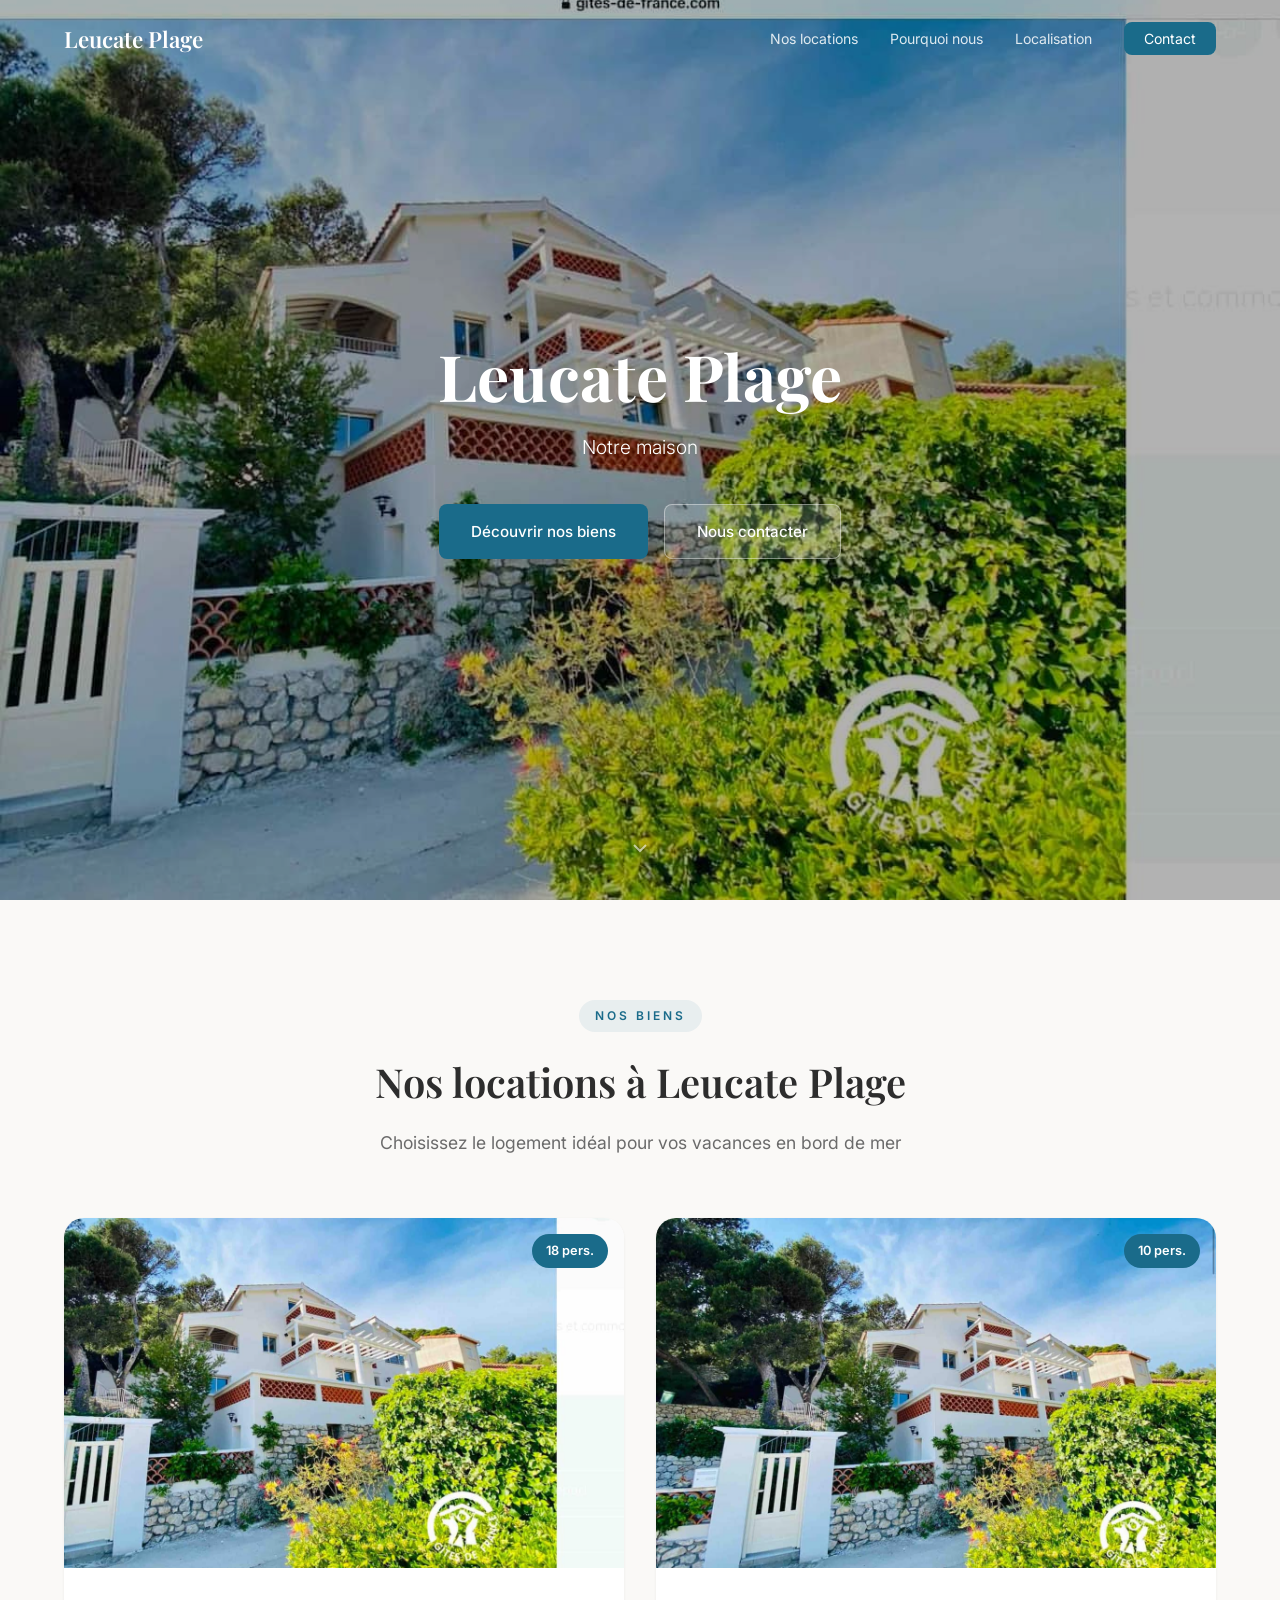
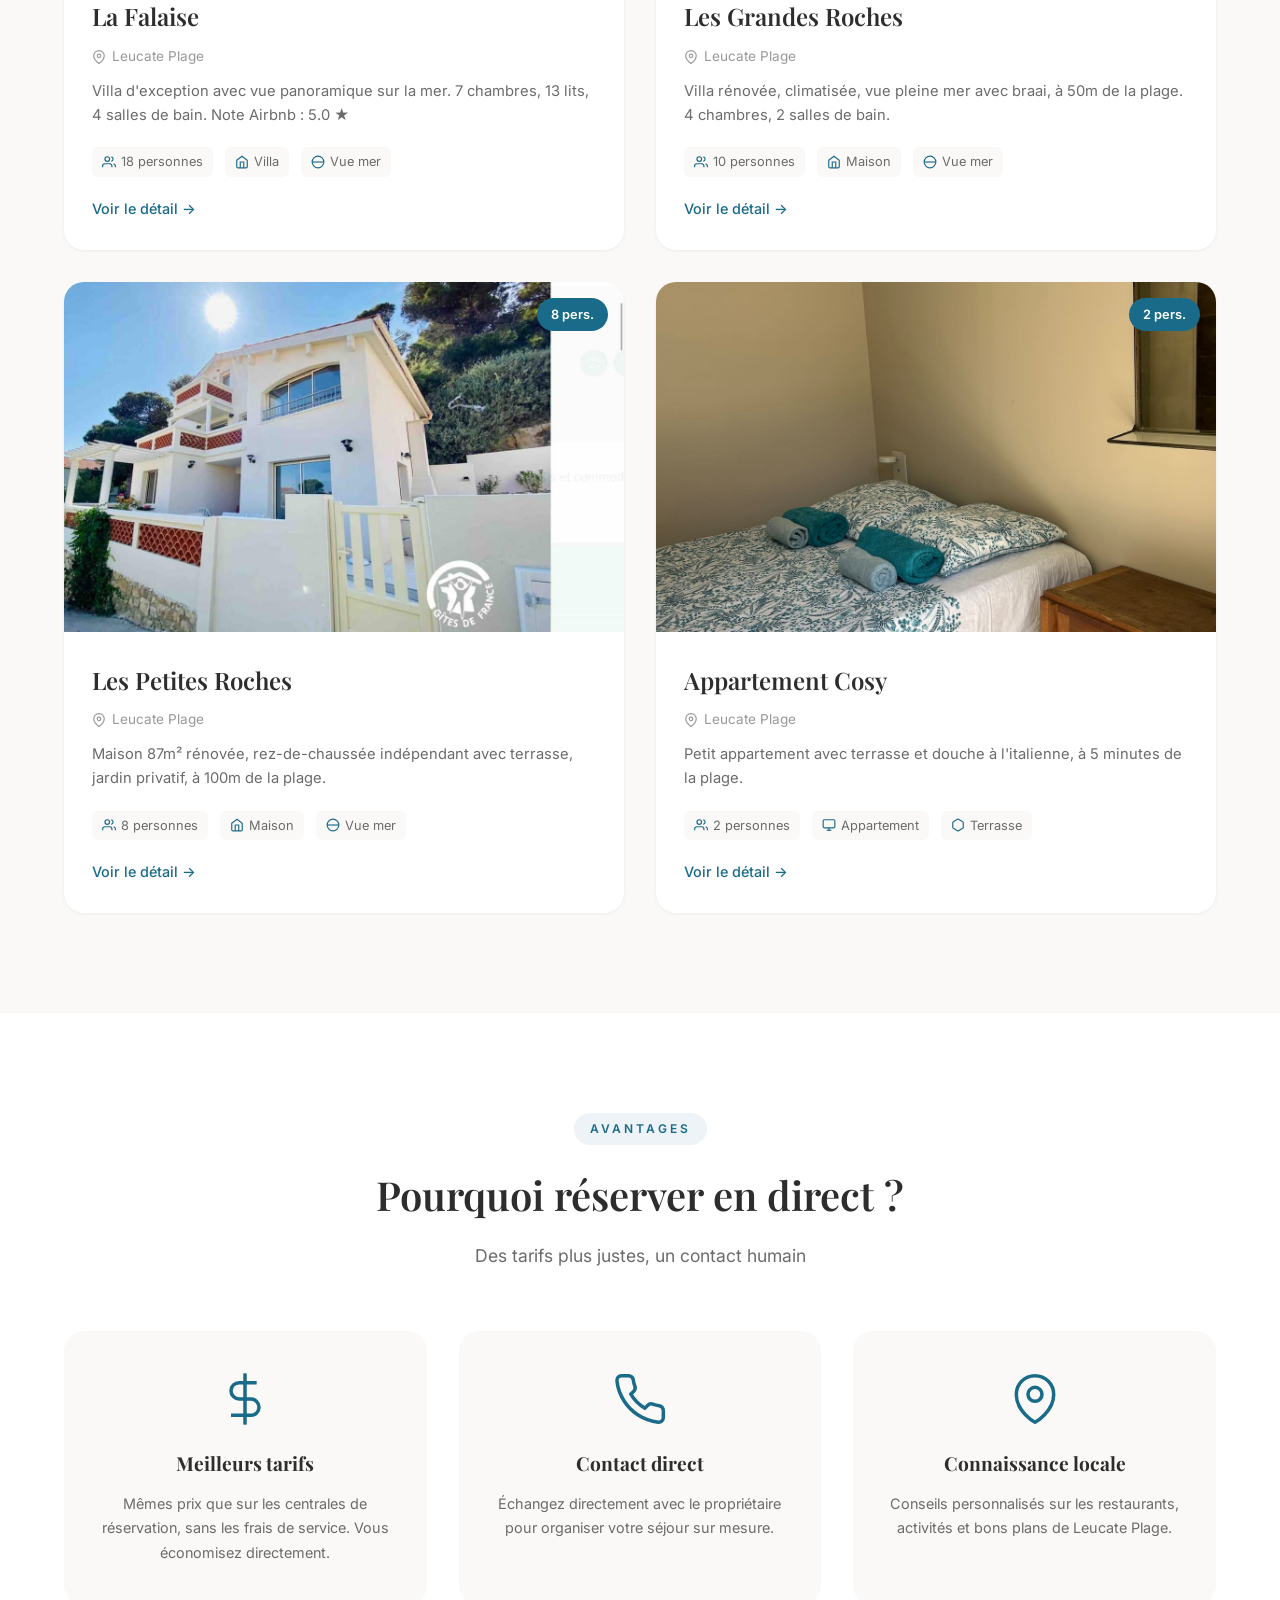
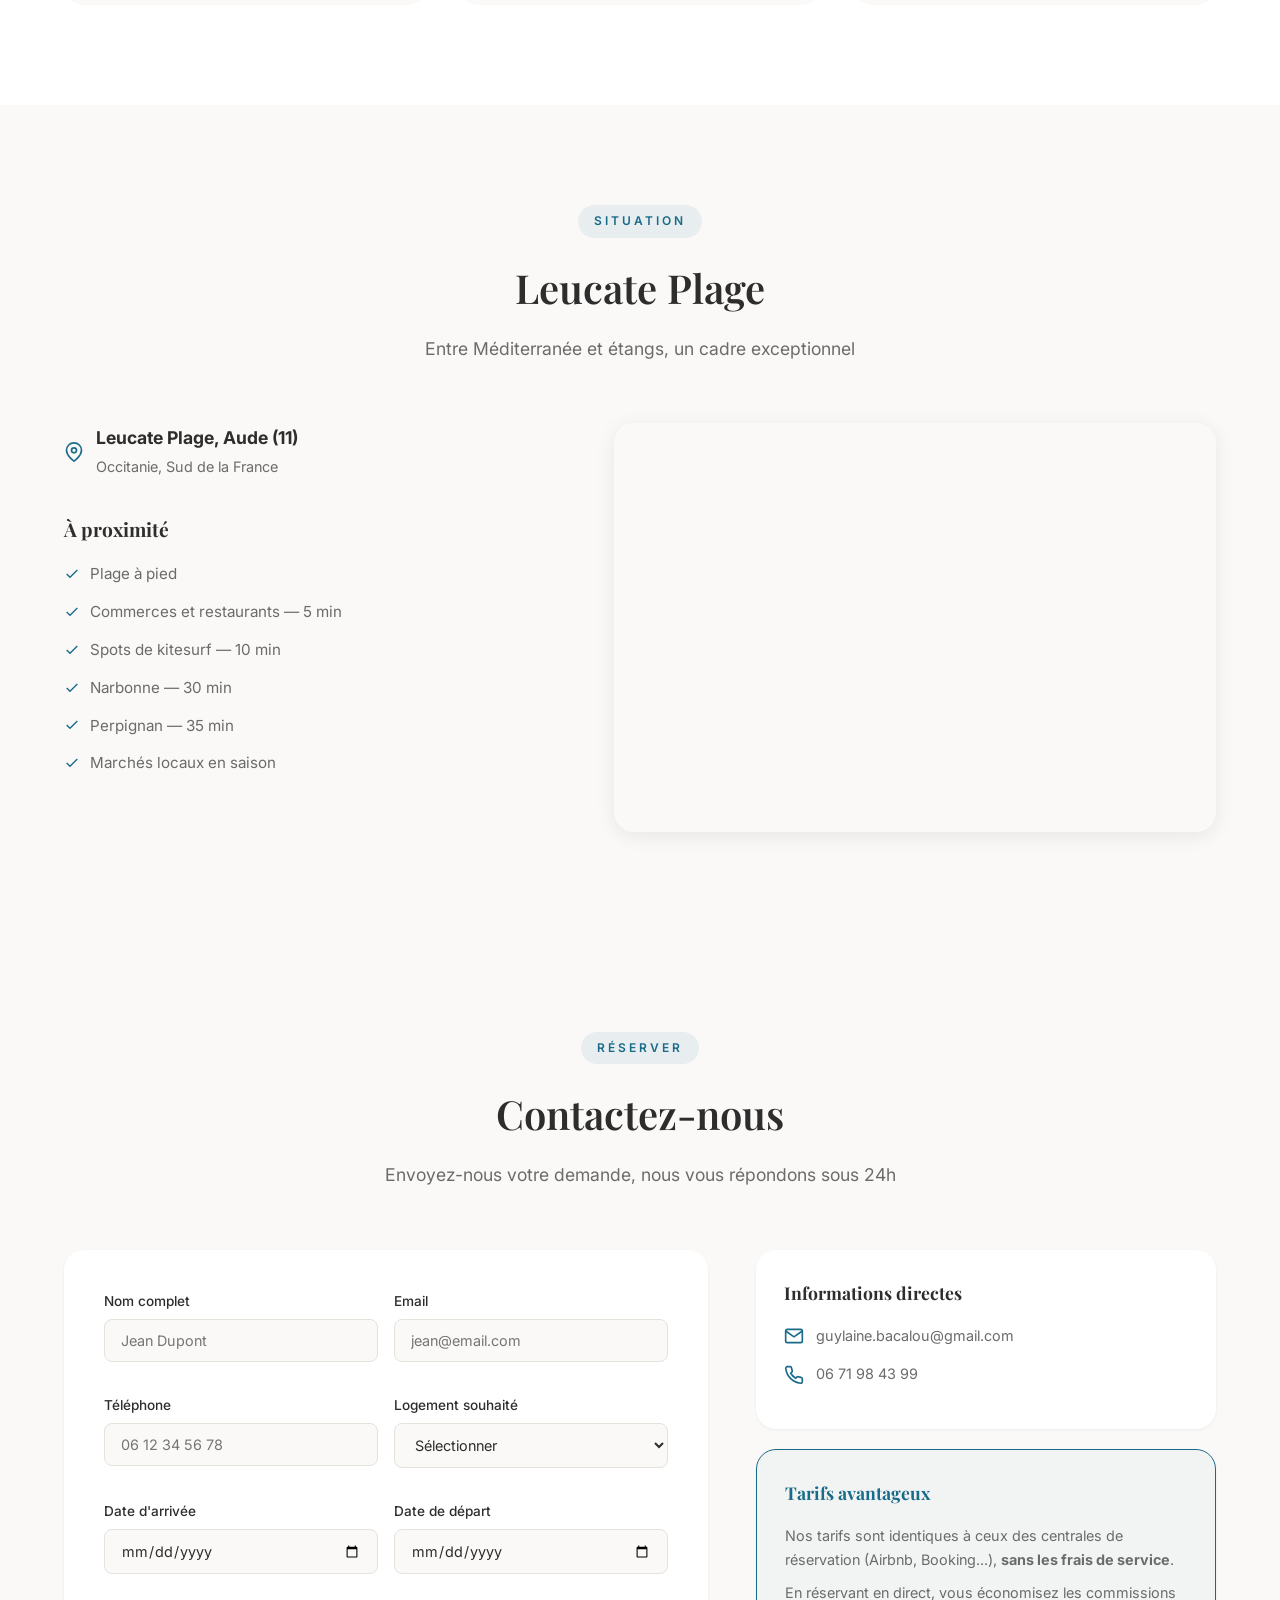
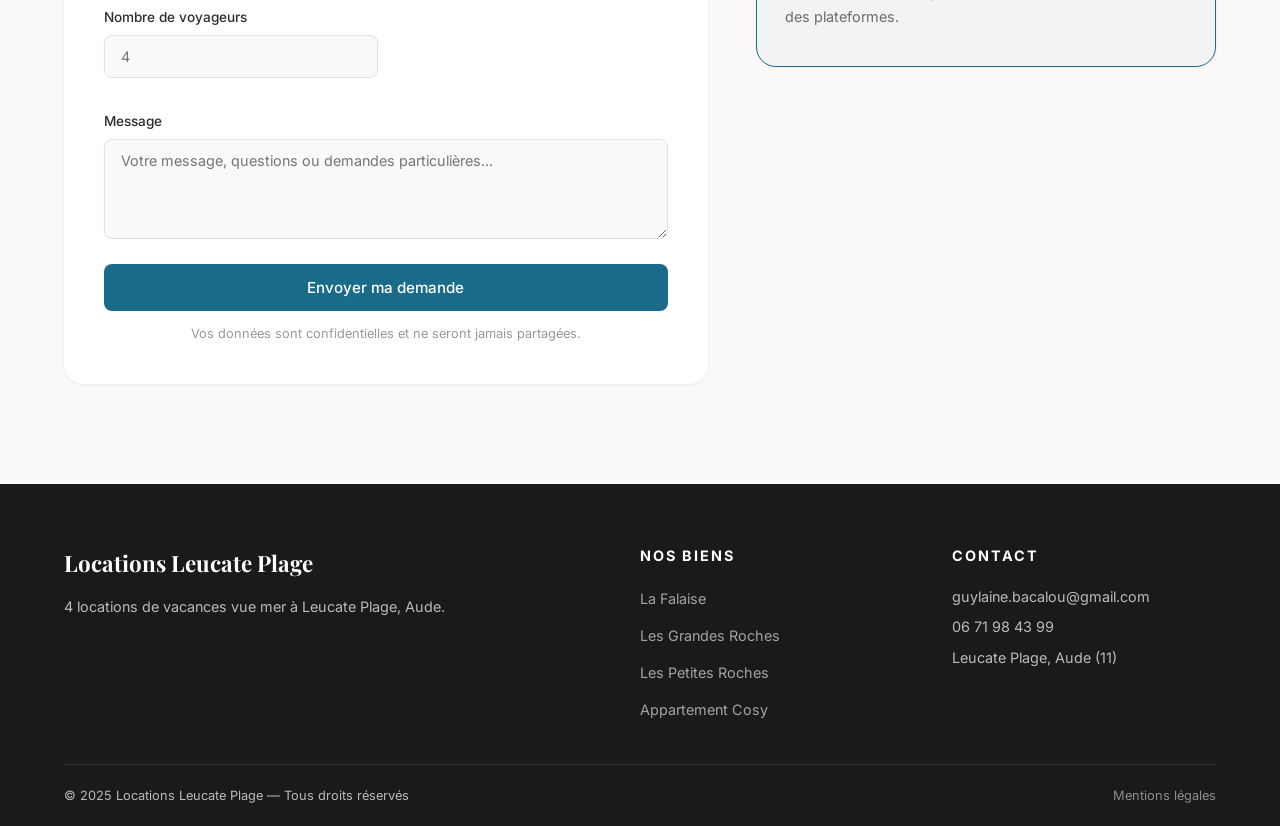
==== index.html @ 3c40c557 "Hero accueil : photo maison en fond + texte "Notre maison" - Remplacement du fond bleu par la photo " ====
<!DOCTYPE html>
<html lang="fr">
<head>
  <meta charset="UTF-8">
  <meta name="viewport" content="width=device-width, initial-scale=1.0">
  <title>Locations Leucate Plage — Maisons & Appartement vue mer</title>
  <meta name="description" content="4 locations de vacances à Leucate Plage : maisons et appartement vue mer, de 2 à 18 personnes. Réservez en direct et économisez les frais de plateforme.">
  <link rel="stylesheet" href="css/style.css">
  <link rel="preconnect" href="https://fonts.googleapis.com">
  <link rel="preconnect" href="https://fonts.gstatic.com" crossorigin>
  <link href="https://fonts.googleapis.com/css2?family=Playfair+Display:wght@400;600;700&family=Inter:wght@300;400;500;600&display=swap" rel="stylesheet">
</head>
<body>

  <!-- ====== NAVIGATION ====== -->
  <nav class="navbar" id="navbar">
    <div class="nav-container">
      <a href="index.html" class="nav-logo">Leucate Plage</a>
      <button class="nav-toggle" id="navToggle" aria-label="Menu">
        <span></span><span></span><span></span>
      </button>
      <ul class="nav-links" id="navLinks">
        <li><a href="#nos-locations">Nos locations</a></li>
        <li><a href="#pourquoi">Pourquoi nous</a></li>
        <li><a href="#localisation">Localisation</a></li>
        <li><a href="#contact" class="nav-cta">Contact</a></li>
      </ul>
    </div>
  </nav>

  <!-- ====== HERO ====== -->
  <header class="hero" id="hero" style="background-image: url('images/falaise-1.jpg'); background-size: cover; background-position: center;">
    <div class="hero-overlay"></div>
    <div class="hero-content">
      <h1 class="hero-title">Leucate Plage</h1>
      <p class="hero-subtitle">Notre maison</p>
      <div class="hero-buttons">
        <a href="#nos-locations" class="btn btn-primary">Découvrir nos biens</a>
        <a href="#contact" class="btn btn-secondary">Nous contacter</a>
      </div>
    </div>
    <div class="hero-scroll">
      <a href="#nos-locations" aria-label="Défiler vers le bas">
        <svg width="24" height="24" viewBox="0 0 24 24" fill="none" stroke="currentColor" stroke-width="2"><polyline points="6 9 12 15 18 9"/></svg>
      </a>
    </div>
  </header>

  <!-- ====== NOS LOCATIONS ====== -->
  <section class="section locations" id="nos-locations">
    <div class="container">
      <div class="section-header">
        <span class="section-tag">Nos biens</span>
        <h2>Nos locations à Leucate Plage</h2>
        <p class="section-desc">Choisissez le logement idéal pour vos vacances en bord de mer</p>
      </div>
      <div class="properties-grid">

        <!-- PROPRIÉTÉ 1 : La Falaise -->
        <a href="la-falaise.html" class="property-card">
          <div class="property-image">
            <img src="images/falaise-1.jpg" alt="La Falaise — Villa vue mer à Leucate Plage">
            <div class="property-badge">18 pers.</div>
          </div>
          <div class="property-info">
            <h3>La Falaise</h3>
            <p class="property-location">
              <svg width="14" height="14" viewBox="0 0 24 24" fill="none" stroke="currentColor" stroke-width="2"><path d="M21 10c0 7-9 13-9 13s-9-6-9-13a9 9 0 0 1 18 0z"/><circle cx="12" cy="10" r="3"/></svg>
              Leucate Plage
            </p>
            <p class="property-desc">Villa d'exception avec vue panoramique sur la mer. 7 chambres, 13 lits, 4 salles de bain. Note Airbnb : 5.0 &#9733;</p>
            <div class="property-features">
              <span><svg width="14" height="14" viewBox="0 0 24 24" fill="none" stroke="currentColor" stroke-width="2"><path d="M17 21v-2a4 4 0 0 0-4-4H5a4 4 0 0 0-4 4v2"/><circle cx="9" cy="7" r="4"/><path d="M23 21v-2a4 4 0 0 0-3-3.87"/><path d="M16 3.13a4 4 0 0 1 0 7.75"/></svg> 18 personnes</span>
              <span><svg width="14" height="14" viewBox="0 0 24 24" fill="none" stroke="currentColor" stroke-width="2"><path d="M3 9l9-7 9 7v11a2 2 0 0 1-2 2H5a2 2 0 0 1-2-2z"/><polyline points="9 22 9 12 15 12 15 22"/></svg> Villa</span>
              <span><svg width="14" height="14" viewBox="0 0 24 24" fill="none" stroke="currentColor" stroke-width="2"><circle cx="12" cy="12" r="10"/><line x1="2" y1="12" x2="22" y2="12"/></svg> Vue mer</span>
            </div>
            <span class="property-cta">Voir le détail &rarr;</span>
          </div>
        </a>

        <!-- PROPRIÉTÉ 2 : Les Grandes Roches -->
        <a href="les-grandes-roches.html" class="property-card">
          <div class="property-image">
            <img src="images/grandes-roches-1.jpg" alt="Les Grandes Roches — Villa vue mer à Leucate Plage">
            <div class="property-badge">10 pers.</div>
          </div>
          <div class="property-info">
            <h3>Les Grandes Roches</h3>
            <p class="property-location">
              <svg width="14" height="14" viewBox="0 0 24 24" fill="none" stroke="currentColor" stroke-width="2"><path d="M21 10c0 7-9 13-9 13s-9-6-9-13a9 9 0 0 1 18 0z"/><circle cx="12" cy="10" r="3"/></svg>
              Leucate Plage
            </p>
            <p class="property-desc">Villa rénovée, climatisée, vue pleine mer avec braai, à 50m de la plage. 4 chambres, 2 salles de bain.</p>
            <div class="property-features">
              <span><svg width="14" height="14" viewBox="0 0 24 24" fill="none" stroke="currentColor" stroke-width="2"><path d="M17 21v-2a4 4 0 0 0-4-4H5a4 4 0 0 0-4 4v2"/><circle cx="9" cy="7" r="4"/><path d="M23 21v-2a4 4 0 0 0-3-3.87"/><path d="M16 3.13a4 4 0 0 1 0 7.75"/></svg> 10 personnes</span>
              <span><svg width="14" height="14" viewBox="0 0 24 24" fill="none" stroke="currentColor" stroke-width="2"><path d="M3 9l9-7 9 7v11a2 2 0 0 1-2 2H5a2 2 0 0 1-2-2z"/><polyline points="9 22 9 12 15 12 15 22"/></svg> Maison</span>
              <span><svg width="14" height="14" viewBox="0 0 24 24" fill="none" stroke="currentColor" stroke-width="2"><circle cx="12" cy="12" r="10"/><line x1="2" y1="12" x2="22" y2="12"/></svg> Vue mer</span>
            </div>
            <span class="property-cta">Voir le détail &rarr;</span>
          </div>
        </a>

        <!-- PROPRIÉTÉ 3 : Les Petites Roches -->
        <a href="les-petites-roches.html" class="property-card">
          <div class="property-image">
            <img src="images/petites-roches-1.jpg" alt="Les Petites Roches — Maison vue mer à Leucate Plage">
            <div class="property-badge">8 pers.</div>
          </div>
          <div class="property-info">
            <h3>Les Petites Roches</h3>
            <p class="property-location">
              <svg width="14" height="14" viewBox="0 0 24 24" fill="none" stroke="currentColor" stroke-width="2"><path d="M21 10c0 7-9 13-9 13s-9-6-9-13a9 9 0 0 1 18 0z"/><circle cx="12" cy="10" r="3"/></svg>
              Leucate Plage
            </p>
            <p class="property-desc">Maison 87m² rénovée, rez-de-chaussée indépendant avec terrasse, jardin privatif, à 100m de la plage.</p>
            <div class="property-features">
              <span><svg width="14" height="14" viewBox="0 0 24 24" fill="none" stroke="currentColor" stroke-width="2"><path d="M17 21v-2a4 4 0 0 0-4-4H5a4 4 0 0 0-4 4v2"/><circle cx="9" cy="7" r="4"/><path d="M23 21v-2a4 4 0 0 0-3-3.87"/><path d="M16 3.13a4 4 0 0 1 0 7.75"/></svg> 8 personnes</span>
              <span><svg width="14" height="14" viewBox="0 0 24 24" fill="none" stroke="currentColor" stroke-width="2"><path d="M3 9l9-7 9 7v11a2 2 0 0 1-2 2H5a2 2 0 0 1-2-2z"/><polyline points="9 22 9 12 15 12 15 22"/></svg> Maison</span>
              <span><svg width="14" height="14" viewBox="0 0 24 24" fill="none" stroke="currentColor" stroke-width="2"><circle cx="12" cy="12" r="10"/><line x1="2" y1="12" x2="22" y2="12"/></svg> Vue mer</span>
            </div>
            <span class="property-cta">Voir le détail &rarr;</span>
          </div>
        </a>

        <!-- PROPRIÉTÉ 4 : Appartement Cosy -->
        <a href="appartement-cosy.html" class="property-card">
          <div class="property-image">
            <img src="images/appart-cosy-1.jpg" alt="Appartement Cosy — Terrasse à Leucate Plage">
            <div class="property-badge">2 pers.</div>
          </div>
          <div class="property-info">
            <h3>Appartement Cosy</h3>
            <p class="property-location">
              <svg width="14" height="14" viewBox="0 0 24 24" fill="none" stroke="currentColor" stroke-width="2"><path d="M21 10c0 7-9 13-9 13s-9-6-9-13a9 9 0 0 1 18 0z"/><circle cx="12" cy="10" r="3"/></svg>
              Leucate Plage
            </p>
            <p class="property-desc">Petit appartement avec terrasse et douche à l'italienne, à 5 minutes de la plage.</p>
            <div class="property-features">
              <span><svg width="14" height="14" viewBox="0 0 24 24" fill="none" stroke="currentColor" stroke-width="2"><path d="M17 21v-2a4 4 0 0 0-4-4H5a4 4 0 0 0-4 4v2"/><circle cx="9" cy="7" r="4"/><path d="M23 21v-2a4 4 0 0 0-3-3.87"/><path d="M16 3.13a4 4 0 0 1 0 7.75"/></svg> 2 personnes</span>
              <span><svg width="14" height="14" viewBox="0 0 24 24" fill="none" stroke="currentColor" stroke-width="2"><rect x="2" y="3" width="20" height="14" rx="2" ry="2"/><line x1="8" y1="21" x2="16" y2="21"/><line x1="12" y1="17" x2="12" y2="21"/></svg> Appartement</span>
              <span><svg width="14" height="14" viewBox="0 0 24 24" fill="none" stroke="currentColor" stroke-width="2"><path d="M21 16V8a2 2 0 0 0-1-1.73l-7-4a2 2 0 0 0-2 0l-7 4A2 2 0 0 0 3 8v8a2 2 0 0 0 1 1.73l7 4a2 2 0 0 0 2 0l7-4A2 2 0 0 0 21 16z"/></svg> Terrasse</span>
            </div>
            <span class="property-cta">Voir le détail &rarr;</span>
          </div>
        </a>

      </div>
    </div>
  </section>

  <!-- ====== POURQUOI RÉSERVER EN DIRECT ====== -->
  <section class="section pourquoi" id="pourquoi">
    <div class="container">
      <div class="section-header">
        <span class="section-tag">Avantages</span>
        <h2>Pourquoi réserver en direct ?</h2>
        <p class="section-desc">Des tarifs plus justes, un contact humain</p>
      </div>
      <div class="avantages-grid">
        <div class="avantage-card">
          <div class="avantage-icon">
            <svg viewBox="0 0 24 24" fill="none" stroke="currentColor" stroke-width="1.5"><line x1="12" y1="1" x2="12" y2="23"/><path d="M17 5H9.5a3.5 3.5 0 0 0 0 7h5a3.5 3.5 0 0 1 0 7H6"/></svg>
          </div>
          <h3>Meilleurs tarifs</h3>
          <p>Mêmes prix que sur les centrales de réservation, sans les frais de service. Vous économisez directement.</p>
        </div>
        <div class="avantage-card">
          <div class="avantage-icon">
            <svg viewBox="0 0 24 24" fill="none" stroke="currentColor" stroke-width="1.5"><path d="M22 16.92v3a2 2 0 0 1-2.18 2 19.79 19.79 0 0 1-8.63-3.07 19.5 19.5 0 0 1-6-6 19.79 19.79 0 0 1-3.07-8.67A2 2 0 0 1 4.11 2h3a2 2 0 0 1 2 1.72c.127.96.361 1.903.7 2.81a2 2 0 0 1-.45 2.11L8.09 9.91a16 16 0 0 0 6 6l1.27-1.27a2 2 0 0 1 2.11-.45c.907.339 1.85.573 2.81.7A2 2 0 0 1 22 16.92z"/></svg>
          </div>
          <h3>Contact direct</h3>
          <p>Échangez directement avec le propriétaire pour organiser votre séjour sur mesure.</p>
        </div>
        <div class="avantage-card">
          <div class="avantage-icon">
            <svg viewBox="0 0 24 24" fill="none" stroke="currentColor" stroke-width="1.5"><path d="M12 22s-8-4.5-8-11.8A8 8 0 0 1 12 2a8 8 0 0 1 8 8.2c0 7.3-8 11.8-8 11.8z"/><circle cx="12" cy="10" r="3"/></svg>
          </div>
          <h3>Connaissance locale</h3>
          <p>Conseils personnalisés sur les restaurants, activités et bons plans de Leucate Plage.</p>
        </div>
      </div>
    </div>
  </section>

  <!-- ====== LOCALISATION ====== -->
  <section class="section localisation" id="localisation">
    <div class="container">
      <div class="section-header">
        <span class="section-tag">Situation</span>
        <h2>Leucate Plage</h2>
        <p class="section-desc">Entre Méditerranée et étangs, un cadre exceptionnel</p>
      </div>
      <div class="localisation-grid">
        <div class="localisation-info">
          <div class="lieu-item">
            <svg width="20" height="20" viewBox="0 0 24 24" fill="none" stroke="currentColor" stroke-width="2"><path d="M21 10c0 7-9 13-9 13s-9-6-9-13a9 9 0 0 1 18 0z"/><circle cx="12" cy="10" r="3"/></svg>
            <div>
              <strong>Leucate Plage, Aude (11)</strong>
              <span>Occitanie, Sud de la France</span>
            </div>
          </div>
          <h3>À proximité</h3>
          <ul class="proximite-list">
            <li><svg width="16" height="16" viewBox="0 0 24 24" fill="none" stroke="currentColor" stroke-width="2"><polyline points="20 6 9 17 4 12"/></svg> Plage à pied</li>
            <li><svg width="16" height="16" viewBox="0 0 24 24" fill="none" stroke="currentColor" stroke-width="2"><polyline points="20 6 9 17 4 12"/></svg> Commerces et restaurants — 5 min</li>
            <li><svg width="16" height="16" viewBox="0 0 24 24" fill="none" stroke="currentColor" stroke-width="2"><polyline points="20 6 9 17 4 12"/></svg> Spots de kitesurf — 10 min</li>
            <li><svg width="16" height="16" viewBox="0 0 24 24" fill="none" stroke="currentColor" stroke-width="2"><polyline points="20 6 9 17 4 12"/></svg> Narbonne — 30 min</li>
            <li><svg width="16" height="16" viewBox="0 0 24 24" fill="none" stroke="currentColor" stroke-width="2"><polyline points="20 6 9 17 4 12"/></svg> Perpignan — 35 min</li>
            <li><svg width="16" height="16" viewBox="0 0 24 24" fill="none" stroke="currentColor" stroke-width="2"><polyline points="20 6 9 17 4 12"/></svg> Marchés locaux en saison</li>
          </ul>
        </div>
        <div class="localisation-map">
          <iframe
            src="https://www.openstreetmap.org/export/embed.html?bbox=3.045%2C42.900%2C3.065%2C42.912&layer=mapnik&marker=42.9061%2C3.0548"
            width="100%"
            height="400"
            style="border:0; border-radius: 12px;"
            allowfullscreen
            loading="lazy"
            title="Localisation Leucate Plage"
          ></iframe>
        </div>
      </div>
    </div>
  </section>

  <!-- ====== CONTACT ====== -->
  <section class="section contact" id="contact">
    <div class="container">
      <div class="section-header">
        <span class="section-tag">Réserver</span>
        <h2>Contactez-nous</h2>
        <p class="section-desc">Envoyez-nous votre demande, nous vous répondons sous 24h</p>
      </div>
      <div class="contact-grid">
        <form class="contact-form" id="contactForm" action="#" method="POST">
          <div class="form-row">
            <div class="form-group">
              <label for="nom">Nom complet</label>
              <input type="text" id="nom" name="nom" required placeholder="Jean Dupont">
            </div>
            <div class="form-group">
              <label for="email">Email</label>
              <input type="email" id="email" name="email" required placeholder="jean@email.com">
            </div>
          </div>
          <div class="form-row">
            <div class="form-group">
              <label for="telephone">Téléphone</label>
              <input type="tel" id="telephone" name="telephone" placeholder="06 12 34 56 78">
            </div>
            <div class="form-group">
              <label for="logement">Logement souhaité</label>
              <select id="logement" name="logement">
                <option value="">Sélectionner</option>
                <option value="la-falaise">La Falaise (18 pers.)</option>
                <option value="les-grandes-roches">Les Grandes Roches (10 pers.)</option>
                <option value="les-petites-roches">Les Petites Roches (8 pers.)</option>
                <option value="appartement-cosy">Appartement Cosy (2 pers.)</option>
              </select>
            </div>
          </div>
          <div class="form-row">
            <div class="form-group">
              <label for="arrivee">Date d'arrivée</label>
              <input type="date" id="arrivee" name="arrivee">
            </div>
            <div class="form-group">
              <label for="depart">Date de départ</label>
              <input type="date" id="depart" name="depart">
            </div>
          </div>
          <div class="form-row">
            <div class="form-group">
              <label for="voyageurs">Nombre de voyageurs</label>
              <input type="number" id="voyageurs" name="voyageurs" min="1" max="18" placeholder="4">
            </div>
            <div class="form-group"></div>
          </div>
          <div class="form-group">
            <label for="message">Message</label>
            <textarea id="message" name="message" rows="4" placeholder="Votre message, questions ou demandes particulières..."></textarea>
          </div>
          <button type="submit" class="btn btn-primary btn-full">Envoyer ma demande</button>
          <p class="form-note">Vos données sont confidentielles et ne seront jamais partagées.</p>
        </form>
        <div class="contact-info">
          <div class="contact-info-card">
            <h3>Informations directes</h3>
            <div class="contact-detail">
              <svg width="20" height="20" viewBox="0 0 24 24" fill="none" stroke="currentColor" stroke-width="2"><path d="M4 4h16c1.1 0 2 .9 2 2v12c0 1.1-.9 2-2 2H4c-1.1 0-2-.9-2-2V6c0-1.1.9-2 2-2z"/><polyline points="22,6 12,13 2,6"/></svg>
              <a href="mailto:guylaine.bacalou@gmail.com">guylaine.bacalou@gmail.com</a>
            </div>
            <div class="contact-detail">
              <svg width="20" height="20" viewBox="0 0 24 24" fill="none" stroke="currentColor" stroke-width="2"><path d="M22 16.92v3a2 2 0 0 1-2.18 2 19.79 19.79 0 0 1-8.63-3.07 19.5 19.5 0 0 1-6-6 19.79 19.79 0 0 1-3.07-8.67A2 2 0 0 1 4.11 2h3a2 2 0 0 1 2 1.72c.127.96.361 1.903.7 2.81a2 2 0 0 1-.45 2.11L8.09 9.91a16 16 0 0 0 6 6l1.27-1.27a2 2 0 0 1 2.11-.45c.907.339 1.85.573 2.81.7A2 2 0 0 1 22 16.92z"/></svg>
              <a href="tel:+33671984399">06 71 98 43 99</a>
            </div>
          </div>
          <div class="contact-info-card tarif-direct-card">
            <h3>Tarifs avantageux</h3>
            <p>Nos tarifs sont identiques à ceux des centrales de réservation (Airbnb, Booking...), <strong>sans les frais de service</strong>.</p>
            <p>En réservant en direct, vous économisez les commissions des plateformes.</p>
          </div>
        </div>
      </div>
    </div>
  </section>

  <!-- ====== FOOTER ====== -->
  <footer class="footer">
    <div class="container">
      <div class="footer-grid">
        <div class="footer-brand">
          <h3>Locations Leucate Plage</h3>
          <p>4 locations de vacances vue mer à Leucate Plage, Aude.</p>
        </div>
        <div class="footer-links">
          <h4>Nos biens</h4>
          <ul>
            <li><a href="la-falaise.html">La Falaise</a></li>
            <li><a href="les-grandes-roches.html">Les Grandes Roches</a></li>
            <li><a href="les-petites-roches.html">Les Petites Roches</a></li>
            <li><a href="appartement-cosy.html">Appartement Cosy</a></li>
          </ul>
        </div>
        <div class="footer-contact">
          <h4>Contact</h4>
          <p>guylaine.bacalou@gmail.com</p>
          <p>06 71 98 43 99</p>
          <p>Leucate Plage, Aude (11)</p>
        </div>
      </div>
      <div class="footer-bottom">
        <p>&copy; 2025 Locations Leucate Plage — Tous droits réservés</p>
        <a href="#" class="footer-legal">Mentions légales</a>
      </div>
    </div>
  </footer>

  <script src="js/main.js"></script>
</body>
</html>
---- css/style.css ----
/* ====== VARIABLES ====== */
:root {
  --color-primary: #1a6b8a;
  --color-primary-light: #2d95b6;
  --color-primary-dark: #0e4f6a;
  --color-accent: #d4a574;
  --color-accent-light: #e8c9a6;
  --color-bg: #faf9f7;
  --color-bg-alt: #f2efe9;
  --color-bg-dark: #1a1a1a;
  --color-text: #2d2d2d;
  --color-text-light: #6b6b6b;
  --color-text-muted: #999;
  --color-white: #ffffff;
  --color-border: #e5e2dc;
  --color-star: #e8b931;
  --font-heading: 'Playfair Display', Georgia, serif;
  --font-body: 'Inter', -apple-system, BlinkMacSystemFont, sans-serif;
  --radius-sm: 8px;
  --radius-md: 12px;
  --radius-lg: 20px;
  --shadow-sm: 0 1px 3px rgba(0,0,0,0.06);
  --shadow-md: 0 4px 20px rgba(0,0,0,0.08);
  --shadow-lg: 0 10px 40px rgba(0,0,0,0.12);
  --transition: 0.3s cubic-bezier(0.4, 0, 0.2, 1);
  --container-max: 1200px;
}

/* ====== RESET ====== */
*, *::before, *::after { margin: 0; padding: 0; box-sizing: border-box; }
html { scroll-behavior: smooth; font-size: 16px; }
body { font-family: var(--font-body); color: var(--color-text); background: var(--color-bg); line-height: 1.7; -webkit-font-smoothing: antialiased; }
img { max-width: 100%; height: auto; display: block; }
a { color: var(--color-primary); text-decoration: none; transition: color var(--transition); }
a:hover { color: var(--color-primary-light); }
ul { list-style: none; }

/* ====== UTILITIES ====== */
.container { max-width: var(--container-max); margin: 0 auto; padding: 0 24px; }
.section { padding: 100px 0; }
.section-header { text-align: center; margin-bottom: 60px; }
.section-tag {
  display: inline-block; font-size: 0.75rem; font-weight: 600;
  text-transform: uppercase; letter-spacing: 3px; color: var(--color-primary);
  background: rgba(26, 107, 138, 0.08); padding: 6px 16px; border-radius: 20px; margin-bottom: 16px;
}
.section-header h2 { font-family: var(--font-heading); font-size: 2.5rem; font-weight: 600; margin-bottom: 12px; }
.section-desc { font-size: 1.1rem; color: var(--color-text-light); max-width: 560px; margin: 0 auto; }

.btn {
  display: inline-flex; align-items: center; justify-content: center;
  padding: 14px 32px; font-family: var(--font-body); font-size: 0.95rem; font-weight: 500;
  border-radius: var(--radius-sm); border: none; cursor: pointer; transition: all var(--transition); gap: 8px;
}
.btn-primary { background: var(--color-primary); color: var(--color-white); }
.btn-primary:hover { background: var(--color-primary-dark); color: var(--color-white); transform: translateY(-2px); box-shadow: 0 6px 20px rgba(26,107,138,0.3); }
.btn-secondary { background: rgba(255,255,255,0.15); color: var(--color-white); border: 1.5px solid rgba(255,255,255,0.4); backdrop-filter: blur(4px); }
.btn-secondary:hover { background: rgba(255,255,255,0.25); color: var(--color-white); transform: translateY(-2px); }
.btn-outline { background: transparent; color: var(--color-primary); border: 1.5px solid var(--color-primary); }
.btn-outline:hover { background: var(--color-primary); color: var(--color-white); transform: translateY(-2px); }
.btn-full { width: 100%; }

/* ====== IMAGE PLACEHOLDER ====== */
.image-placeholder {
  background: linear-gradient(135deg, #e8e4dd 0%, #d5d0c7 100%);
  display: flex; flex-direction: column; align-items: center; justify-content: center; gap: 8px;
  color: var(--color-text-muted); width: 100%; height: 100%; min-height: 200px;
  border-radius: var(--radius-md); font-size: 0.8rem;
}

/* ====== NAVBAR ====== */
.navbar {
  position: fixed; top: 0; left: 0; right: 0; z-index: 1000;
  padding: 20px 0; transition: all var(--transition);
}
.navbar.scrolled {
  background: rgba(255,255,255,0.95); backdrop-filter: blur(20px);
  padding: 12px 0; box-shadow: var(--shadow-sm);
}
.nav-container {
  max-width: var(--container-max); margin: 0 auto; padding: 0 24px;
  display: flex; align-items: center; justify-content: space-between;
}
.nav-logo { font-family: var(--font-heading); font-size: 1.4rem; font-weight: 600; color: var(--color-white); transition: color var(--transition); }
.navbar.scrolled .nav-logo { color: var(--color-text); }
.nav-links { display: flex; align-items: center; gap: 32px; }
.nav-links a {
  font-size: 0.88rem; font-weight: 400; color: rgba(255,255,255,0.85);
  transition: color var(--transition); position: relative;
}
.nav-links a::after {
  content: ''; position: absolute; bottom: -4px; left: 0; width: 0; height: 1.5px;
  background: var(--color-primary); transition: width var(--transition);
}
.nav-links a:hover::after { width: 100%; }
.navbar.scrolled .nav-links a { color: var(--color-text-light); }
.navbar.scrolled .nav-links a:hover { color: var(--color-primary); }
.nav-cta { background: var(--color-primary) !important; color: var(--color-white) !important; padding: 8px 20px; border-radius: var(--radius-sm); }
.nav-cta:hover { background: var(--color-primary-dark) !important; }
.nav-cta::after { display: none !important; }
.nav-toggle { display: none; flex-direction: column; gap: 5px; background: none; border: none; cursor: pointer; padding: 4px; }
.nav-toggle span { width: 24px; height: 2px; background: var(--color-white); transition: all var(--transition); border-radius: 2px; }
.navbar.scrolled .nav-toggle span { background: var(--color-text); }

/* ====== HERO ====== */
.hero {
  position: relative; min-height: 100vh; display: flex; align-items: center; justify-content: center;
  background: linear-gradient(135deg, #1a5a7a 0%, #0c3450 50%, #1a6b8a 100%); overflow: hidden;
}
.hero-overlay { position: absolute; inset: 0; background: rgba(0,0,0,0.3); z-index: 1; }
.hero-content { position: relative; z-index: 2; text-align: center; color: var(--color-white); padding: 0 24px; max-width: 800px; }
.hero-subtitle-top { font-size: 1rem; font-weight: 300; letter-spacing: 4px; text-transform: uppercase; opacity: 0.8; margin-bottom: 12px; animation: fadeInUp 0.8s ease both; }
.hero-title { font-family: var(--font-heading); font-size: 4rem; font-weight: 700; line-height: 1.1; margin-bottom: 20px; animation: fadeInUp 0.8s ease 0.15s both; }
.hero-subtitle { font-size: 1.2rem; font-weight: 300; opacity: 0.9; margin-bottom: 40px; animation: fadeInUp 0.8s ease 0.3s both; }
.hero-buttons { display: flex; gap: 16px; justify-content: center; flex-wrap: wrap; animation: fadeInUp 0.8s ease 0.45s both; }
.hero-scroll { position: absolute; bottom: 32px; left: 50%; transform: translateX(-50%); z-index: 2; animation: bounce 2s infinite; }
.hero-scroll a { color: rgba(255,255,255,0.6); }
.hero-scroll a:hover { color: var(--color-white); }

/* Hero compact pour pages détail */
.hero-compact { min-height: 50vh; padding-top: 100px; }
.hero-compact .hero-title { font-size: 3rem; }
.hero-badges { display: flex; gap: 24px; justify-content: center; flex-wrap: wrap; animation: fadeInUp 0.8s ease 0.6s both; }
.badge {
  display: inline-flex; align-items: center; gap: 8px;
  background: rgba(255,255,255,0.12); backdrop-filter: blur(4px);
  padding: 8px 18px; border-radius: 30px; font-size: 0.85rem; font-weight: 400;
  border: 1px solid rgba(255,255,255,0.15);
}

@keyframes fadeInUp { from { opacity: 0; transform: translateY(30px); } to { opacity: 1; transform: translateY(0); } }
@keyframes bounce {
  0%, 20%, 50%, 80%, 100% { transform: translateX(-50%) translateY(0); }
  40% { transform: translateX(-50%) translateY(-8px); }
  60% { transform: translateX(-50%) translateY(-4px); }
}

/* ====== PROPERTIES GRID (homepage) ====== */
.properties-grid {
  display: grid; grid-template-columns: repeat(2, 1fr); gap: 32px;
}
.property-card {
  display: flex; flex-direction: column; background: var(--color-white);
  border-radius: var(--radius-lg); overflow: hidden; box-shadow: var(--shadow-sm);
  transition: all var(--transition); text-decoration: none; color: var(--color-text);
}
.property-card:hover {
  transform: translateY(-6px); box-shadow: var(--shadow-lg); color: var(--color-text);
}
.property-image { position: relative; aspect-ratio: 16/10; overflow: hidden; }
.property-image .image-placeholder { min-height: unset; height: 100%; border-radius: 0; }
.property-image img { width: 100%; height: 100%; object-fit: cover; transition: transform var(--transition); }
.property-card:hover .property-image img { transform: scale(1.05); }
.property-badge {
  position: absolute; top: 16px; right: 16px;
  background: var(--color-primary); color: var(--color-white);
  padding: 6px 14px; border-radius: 20px; font-size: 0.8rem; font-weight: 600;
}
.property-info { padding: 28px; display: flex; flex-direction: column; gap: 8px; flex: 1; }
.property-info h3 { font-family: var(--font-heading); font-size: 1.5rem; font-weight: 600; }
.property-location {
  display: flex; align-items: center; gap: 6px; font-size: 0.85rem; color: var(--color-text-muted);
}
.property-desc { font-size: 0.92rem; color: var(--color-text-light); line-height: 1.6; margin: 4px 0; }
.property-features { display: flex; flex-wrap: wrap; gap: 12px; margin-top: 8px; }
.property-features span {
  display: inline-flex; align-items: center; gap: 5px;
  font-size: 0.8rem; color: var(--color-text-light);
  background: var(--color-bg); padding: 4px 10px; border-radius: 6px;
}
.property-features svg { color: var(--color-primary); }
.property-cta {
  display: inline-block; margin-top: auto; padding-top: 12px;
  font-size: 0.9rem; font-weight: 500; color: var(--color-primary);
}
.property-card:hover .property-cta { color: var(--color-primary-dark); }

/* ====== AVANTAGES ====== */
.pourquoi { background: var(--color-white); }
.avantages-grid { display: grid; grid-template-columns: repeat(3, 1fr); gap: 32px; }
.avantage-card {
  text-align: center; padding: 40px 28px; background: var(--color-bg);
  border-radius: var(--radius-lg); transition: all var(--transition);
}
.avantage-card:hover { transform: translateY(-4px); box-shadow: var(--shadow-md); }
.avantage-icon { width: 56px; height: 56px; margin: 0 auto 20px; color: var(--color-primary); }
.avantage-icon svg { width: 100%; height: 100%; }
.avantage-card h3 { font-family: var(--font-heading); font-size: 1.2rem; margin-bottom: 12px; }
.avantage-card p { font-size: 0.9rem; color: var(--color-text-light); }

/* ====== PRÉSENTATION (page détail) ====== */
.presentation { background: var(--color-white); }
.presentation-grid { display: grid; grid-template-columns: 1fr 1fr; gap: 60px; align-items: center; }
.presentation-text p { margin-bottom: 16px; color: var(--color-text-light); font-size: 1.02rem; }
.presentation-highlights { display: grid; grid-template-columns: repeat(4, 1fr); gap: 20px; margin-top: 32px; padding-top: 32px; border-top: 1px solid var(--color-border); }
.highlight { text-align: center; }
.highlight-number { display: block; font-family: var(--font-heading); font-size: 2rem; font-weight: 700; color: var(--color-primary); }
.highlight-label { font-size: 0.8rem; color: var(--color-text-muted); text-transform: uppercase; letter-spacing: 1px; }
.presentation-image { border-radius: var(--radius-lg); overflow: hidden; box-shadow: var(--shadow-lg); }
.presentation-image img { width: 100%; height: 100%; object-fit: cover; display: block; min-height: 450px; }
.presentation-image .image-placeholder { min-height: 450px; border-radius: 0; }

/* ====== GALERIE ====== */
.galerie { background: var(--color-bg); }
.galerie-grid { display: grid; grid-template-columns: repeat(4, 1fr); gap: 16px; }
.galerie-item { border-radius: var(--radius-md); overflow: hidden; cursor: pointer; transition: all var(--transition); aspect-ratio: 4/3; }
.galerie-item:hover { transform: scale(1.02); box-shadow: var(--shadow-md); }
.galerie-item .image-placeholder { min-height: unset; height: 100%; border-radius: 0; }
.galerie-item img { width: 100%; height: 100%; object-fit: cover; display: block; }
.galerie-item:nth-child(1) { grid-column: span 2; grid-row: span 2; aspect-ratio: auto; }

/* Lightbox */
.lightbox { display: none; position: fixed; inset: 0; background: rgba(0,0,0,0.92); z-index: 2000; align-items: center; justify-content: center; flex-direction: column; padding: 40px; }
.lightbox.active { display: flex; }
.lightbox-close { position: absolute; top: 20px; right: 24px; background: none; border: none; color: white; font-size: 2rem; cursor: pointer; padding: 8px; z-index: 10; }
.lightbox-prev, .lightbox-next { position: absolute; top: 50%; transform: translateY(-50%); background: rgba(255,255,255,0.1); border: none; color: white; font-size: 1.5rem; cursor: pointer; padding: 16px; border-radius: 50%; transition: background var(--transition); }
.lightbox-prev:hover, .lightbox-next:hover { background: rgba(255,255,255,0.2); }
.lightbox-prev { left: 24px; }
.lightbox-next { right: 24px; }
.lightbox-content { max-width: 900px; max-height: 70vh; border-radius: var(--radius-md); overflow: hidden; }
.lightbox-image { max-width: 100%; max-height: 70vh; object-fit: contain; display: block; }
.lightbox-placeholder { min-height: 400px; min-width: 600px; border-radius: 0; }
.lightbox-caption { color: rgba(255,255,255,0.7); margin-top: 16px; font-size: 0.95rem; }

/* ====== ÉQUIPEMENTS ====== */
.equipements { background: var(--color-white); }
.equipements-grid { display: grid; grid-template-columns: repeat(4, 1fr); gap: 20px; }
.equip-card {
  display: flex; flex-direction: column; align-items: center; gap: 12px;
  padding: 28px 16px; background: var(--color-bg); border-radius: var(--radius-md);
  transition: all var(--transition); text-align: center;
}
.equip-card:hover { transform: translateY(-4px); box-shadow: var(--shadow-md); background: var(--color-white); }
.equip-icon { width: 48px; height: 48px; display: flex; align-items: center; justify-content: center; color: var(--color-primary); }
.equip-icon svg { width: 32px; height: 32px; }
.equip-card span { font-size: 0.9rem; font-weight: 500; color: var(--color-text); }

/* ====== TARIFS ====== */
.tarifs { background: var(--color-bg); }
.tarif-direct {
  max-width: 700px; margin: 0 auto; text-align: center;
  background: var(--color-white); border-radius: var(--radius-lg); padding: 48px 40px;
  border: 1.5px solid var(--color-border);
}
.tarif-direct .tarif-icon { width: 64px; height: 64px; margin: 0 auto 24px; color: var(--color-primary); }
.tarif-direct .tarif-icon svg { width: 100%; height: 100%; }
.tarif-direct h3 { font-family: var(--font-heading); font-size: 1.5rem; margin-bottom: 16px; }
.tarif-direct p { font-size: 1rem; color: var(--color-text-light); margin-bottom: 12px; line-height: 1.7; }
.tarif-direct .tarif-highlight {
  display: inline-block; background: rgba(26,107,138,0.08); color: var(--color-primary-dark);
  padding: 12px 24px; border-radius: var(--radius-sm); font-weight: 600; font-size: 1.05rem; margin-top: 8px;
}

/* ====== DISPONIBILITÉS ====== */
.disponibilites { background: var(--color-white); }
.calendar-wrapper { max-width: 700px; margin: 0 auto; background: var(--color-bg); border-radius: var(--radius-lg); padding: 32px; }
.calendar-nav { display: flex; align-items: center; justify-content: space-between; margin-bottom: 24px; }
.calendar-nav button { background: none; border: 1.5px solid var(--color-border); border-radius: 50%; width: 40px; height: 40px; display: flex; align-items: center; justify-content: center; cursor: pointer; color: var(--color-text); transition: all var(--transition); }
.calendar-nav button:hover { background: var(--color-primary); color: var(--color-white); border-color: var(--color-primary); }
.calendar-month { font-family: var(--font-heading); font-size: 1.3rem; font-weight: 600; }
.calendar-grid { display: grid; grid-template-columns: repeat(7, 1fr); gap: 6px; }
.calendar-day-header { text-align: center; font-size: 0.75rem; font-weight: 600; color: var(--color-text-muted); text-transform: uppercase; letter-spacing: 1px; padding: 8px 0; }
.calendar-day { text-align: center; padding: 10px 4px; border-radius: var(--radius-sm); font-size: 0.9rem; font-weight: 400; transition: all var(--transition); }
.calendar-day.available { background: rgba(26,107,138,0.08); color: var(--color-primary-dark); cursor: pointer; }
.calendar-day.available:hover { background: var(--color-primary); color: var(--color-white); }
.calendar-day.booked { background: rgba(220,80,80,0.08); color: #c0392b; text-decoration: line-through; cursor: not-allowed; }
.calendar-day.past { color: var(--color-text-muted); opacity: 0.4; }
.calendar-day.empty { visibility: hidden; }
.calendar-legend { display: flex; justify-content: center; gap: 24px; margin-top: 20px; padding-top: 16px; border-top: 1px solid var(--color-border); }
.legend-item { display: flex; align-items: center; gap: 6px; font-size: 0.8rem; color: var(--color-text-light); }
.legend-dot { width: 10px; height: 10px; border-radius: 50%; }
.legend-dot.available { background: rgba(26,107,138,0.3); }
.legend-dot.booked { background: rgba(220,80,80,0.3); }
.legend-dot.past { background: var(--color-text-muted); opacity: 0.3; }
.dispo-note { text-align: center; margin-top: 24px; font-size: 0.9rem; color: var(--color-text-light); }

/* ====== LOCALISATION ====== */
.localisation { background: var(--color-bg); }
.localisation-grid { display: grid; grid-template-columns: 1fr 1.2fr; gap: 48px; align-items: start; }
.lieu-item { display: flex; align-items: center; gap: 12px; margin-bottom: 32px; }
.lieu-item svg { color: var(--color-primary); flex-shrink: 0; }
.lieu-item strong { display: block; font-size: 1.1rem; }
.lieu-item span { font-size: 0.9rem; color: var(--color-text-light); }
.localisation-info h3 { font-family: var(--font-heading); font-size: 1.2rem; margin-bottom: 16px; }
.proximite-list { display: flex; flex-direction: column; gap: 12px; }
.proximite-list li { display: flex; align-items: center; gap: 10px; font-size: 0.95rem; color: var(--color-text-light); }
.proximite-list svg { color: var(--color-primary); flex-shrink: 0; }
.localisation-map { border-radius: var(--radius-lg); overflow: hidden; box-shadow: var(--shadow-md); }

/* ====== AVIS ====== */
.avis { background: var(--color-white); }
.avis-grid { display: grid; grid-template-columns: repeat(3, 1fr); gap: 24px; }
.avis-card { background: var(--color-bg); border-radius: var(--radius-lg); padding: 32px; transition: all var(--transition); }
.avis-card:hover { transform: translateY(-4px); box-shadow: var(--shadow-md); }
.avis-stars { margin-bottom: 16px; font-size: 1.1rem; }
.avis-stars span { color: var(--color-star); }
.avis-text { font-size: 0.95rem; color: var(--color-text-light); line-height: 1.7; margin-bottom: 20px; font-style: italic; }
.avis-author { display: flex; align-items: center; gap: 12px; }
.avis-avatar { width: 42px; height: 42px; border-radius: 50%; background: var(--color-primary); color: var(--color-white); display: flex; align-items: center; justify-content: center; font-size: 0.85rem; font-weight: 600; }
.avis-author strong { display: block; font-size: 0.9rem; }
.avis-author span { font-size: 0.8rem; color: var(--color-text-muted); }

/* ====== CONTACT ====== */
.contact { background: var(--color-bg); }
.contact-grid { display: grid; grid-template-columns: 1.4fr 1fr; gap: 48px; align-items: start; }
.contact-form { background: var(--color-white); padding: 40px; border-radius: var(--radius-lg); box-shadow: var(--shadow-sm); }
.form-row { display: grid; grid-template-columns: 1fr 1fr; gap: 16px; margin-bottom: 16px; }
.form-group { margin-bottom: 16px; }
.form-group label { display: block; font-size: 0.85rem; font-weight: 500; margin-bottom: 6px; }
.form-group input, .form-group select, .form-group textarea {
  width: 100%; padding: 12px 16px; border: 1.5px solid var(--color-border); border-radius: var(--radius-sm);
  font-family: var(--font-body); font-size: 0.9rem; background: var(--color-bg); color: var(--color-text); transition: all var(--transition);
}
.form-group input:focus, .form-group select:focus, .form-group textarea:focus { outline: none; border-color: var(--color-primary); box-shadow: 0 0 0 3px rgba(26,107,138,0.1); }
.form-group textarea { resize: vertical; min-height: 100px; }
.form-note { text-align: center; font-size: 0.8rem; color: var(--color-text-muted); margin-top: 12px; }
.contact-info { display: flex; flex-direction: column; gap: 20px; }
.contact-info-card { background: var(--color-white); padding: 28px; border-radius: var(--radius-lg); box-shadow: var(--shadow-sm); }
.contact-info-card h3 { font-family: var(--font-heading); font-size: 1.1rem; margin-bottom: 16px; }
.contact-detail { display: flex; align-items: center; gap: 12px; margin-bottom: 14px; }
.contact-detail svg { color: var(--color-primary); flex-shrink: 0; }
.contact-detail a, .contact-detail span { font-size: 0.9rem; color: var(--color-text-light); }
.contact-info-card p { font-size: 0.9rem; color: var(--color-text-light); margin-bottom: 8px; }
.tarif-direct-card { border: 1.5px solid var(--color-primary); background: rgba(26,107,138,0.03); }
.tarif-direct-card h3 { color: var(--color-primary); }

/* ====== FORM SUCCESS ====== */
.form-success { text-align: center; padding: 40px; }
.form-success svg { color: var(--color-primary); margin-bottom: 16px; }
.form-success h3 { font-family: var(--font-heading); font-size: 1.4rem; margin-bottom: 8px; }
.form-success p { color: var(--color-text-light); font-size: 0.95rem; }

/* ====== BACK LINK ====== */
.back-link {
  position: absolute; top: 80px; left: 24px; z-index: 3;
  display: inline-flex; align-items: center; gap: 8px;
  font-size: 0.9rem; font-weight: 500; color: rgba(255,255,255,0.7);
  transition: color var(--transition);
}
.back-link:hover { color: var(--color-white); }
.navbar.scrolled .back-link-nav { color: var(--color-text-light); }
.navbar.scrolled .back-link-nav:hover { color: var(--color-primary); }

/* ====== OTHER PROPERTIES ====== */
.autres-biens { background: var(--color-bg); }
.autres-biens-grid { display: grid; grid-template-columns: repeat(3, 1fr); gap: 24px; }

/* ====== FOOTER ====== */
.footer { background: var(--color-bg-dark); color: rgba(255,255,255,0.7); padding: 60px 0 0; }
.footer-grid { display: grid; grid-template-columns: 2fr 1fr 1fr; gap: 48px; padding-bottom: 40px; }
.footer-brand h3 { font-family: var(--font-heading); font-size: 1.4rem; color: var(--color-white); margin-bottom: 12px; }
.footer-brand p { font-size: 0.9rem; line-height: 1.6; }
.footer-links h4, .footer-contact h4 { color: var(--color-white); font-size: 0.9rem; text-transform: uppercase; letter-spacing: 2px; margin-bottom: 16px; }
.footer-links ul { display: flex; flex-direction: column; gap: 10px; }
.footer-links a { color: rgba(255,255,255,0.6); font-size: 0.9rem; transition: color var(--transition); }
.footer-links a:hover { color: var(--color-white); }
.footer-contact p { font-size: 0.9rem; margin-bottom: 6px; }
.footer-bottom { border-top: 1px solid rgba(255,255,255,0.1); padding: 20px 0; display: flex; justify-content: space-between; align-items: center; }
.footer-bottom p { font-size: 0.8rem; }
.footer-legal { font-size: 0.8rem; color: rgba(255,255,255,0.5); }
.footer-legal:hover { color: var(--color-white); }

/* ====== SCROLL ANIMATIONS ====== */
.fade-in { opacity: 0; transform: translateY(24px); transition: opacity 0.6s ease, transform 0.6s ease; }
.fade-in.visible { opacity: 1; transform: translateY(0); }

/* ====== RESPONSIVE ====== */
@media (max-width: 1024px) {
  .section { padding: 80px 0; }
  .presentation-grid { grid-template-columns: 1fr; gap: 40px; }
  .galerie-grid { grid-template-columns: repeat(3, 1fr); }
  .galerie-item:nth-child(1) { grid-column: span 2; grid-row: span 1; }
  .equipements-grid { grid-template-columns: repeat(3, 1fr); }
  .localisation-grid { grid-template-columns: 1fr; gap: 32px; }
  .avis-grid { grid-template-columns: 1fr 1fr; }
  .contact-grid { grid-template-columns: 1fr; }
  .avantages-grid { grid-template-columns: 1fr 1fr; }
  .autres-biens-grid { grid-template-columns: 1fr 1fr; }
}

@media (max-width: 768px) {
  .section { padding: 64px 0; }
  .section-header { margin-bottom: 40px; }
  .section-header h2 { font-size: 2rem; }
  .nav-toggle { display: flex; }
  .nav-links {
    position: fixed; top: 0; right: -100%; width: 280px; height: 100vh;
    background: var(--color-white); flex-direction: column; padding: 80px 32px 32px;
    gap: 20px; box-shadow: var(--shadow-lg); transition: right var(--transition);
  }
  .nav-links.open { right: 0; }
  .nav-links a { color: var(--color-text) !important; font-size: 1rem; }
  .nav-links a::after { display: none; }
  .nav-cta { text-align: center; width: 100%; display: block; margin-top: 12px; }
  .hero-title { font-size: 2.5rem; }
  .hero-compact .hero-title { font-size: 2rem; }
  .back-link { font-size: 0.8rem; top: 70px; }
  .hero-subtitle { font-size: 1rem; }
  .hero-badges { gap: 12px; }
  .badge { font-size: 0.78rem; padding: 6px 14px; }
  .properties-grid { grid-template-columns: 1fr; }
  .presentation-highlights { grid-template-columns: repeat(2, 1fr); }
  .galerie-grid { grid-template-columns: repeat(2, 1fr); }
  .galerie-item:nth-child(1) { grid-column: span 2; }
  .equipements-grid { grid-template-columns: repeat(2, 1fr); gap: 12px; }
  .avis-grid { grid-template-columns: 1fr; }
  .avantages-grid { grid-template-columns: 1fr; }
  .form-row { grid-template-columns: 1fr; gap: 0; }
  .contact-form { padding: 24px; }
  .footer-grid { grid-template-columns: 1fr; gap: 32px; }
  .footer-bottom { flex-direction: column; gap: 8px; text-align: center; }
  .lightbox-placeholder { min-width: unset; min-height: 250px; }
  .autres-biens-grid { grid-template-columns: 1fr; }
  .tarif-direct { padding: 32px 24px; }
}

@media (max-width: 480px) {
  .hero-title { font-size: 2rem; }
  .hero-buttons { flex-direction: column; align-items: center; }
  .hero-badges { flex-direction: column; align-items: center; }
  .equipements-grid { grid-template-columns: 1fr 1fr; }
  .galerie-grid { grid-template-columns: 1fr 1fr; }
  .galerie-item:nth-child(1) { grid-column: span 1; }
}
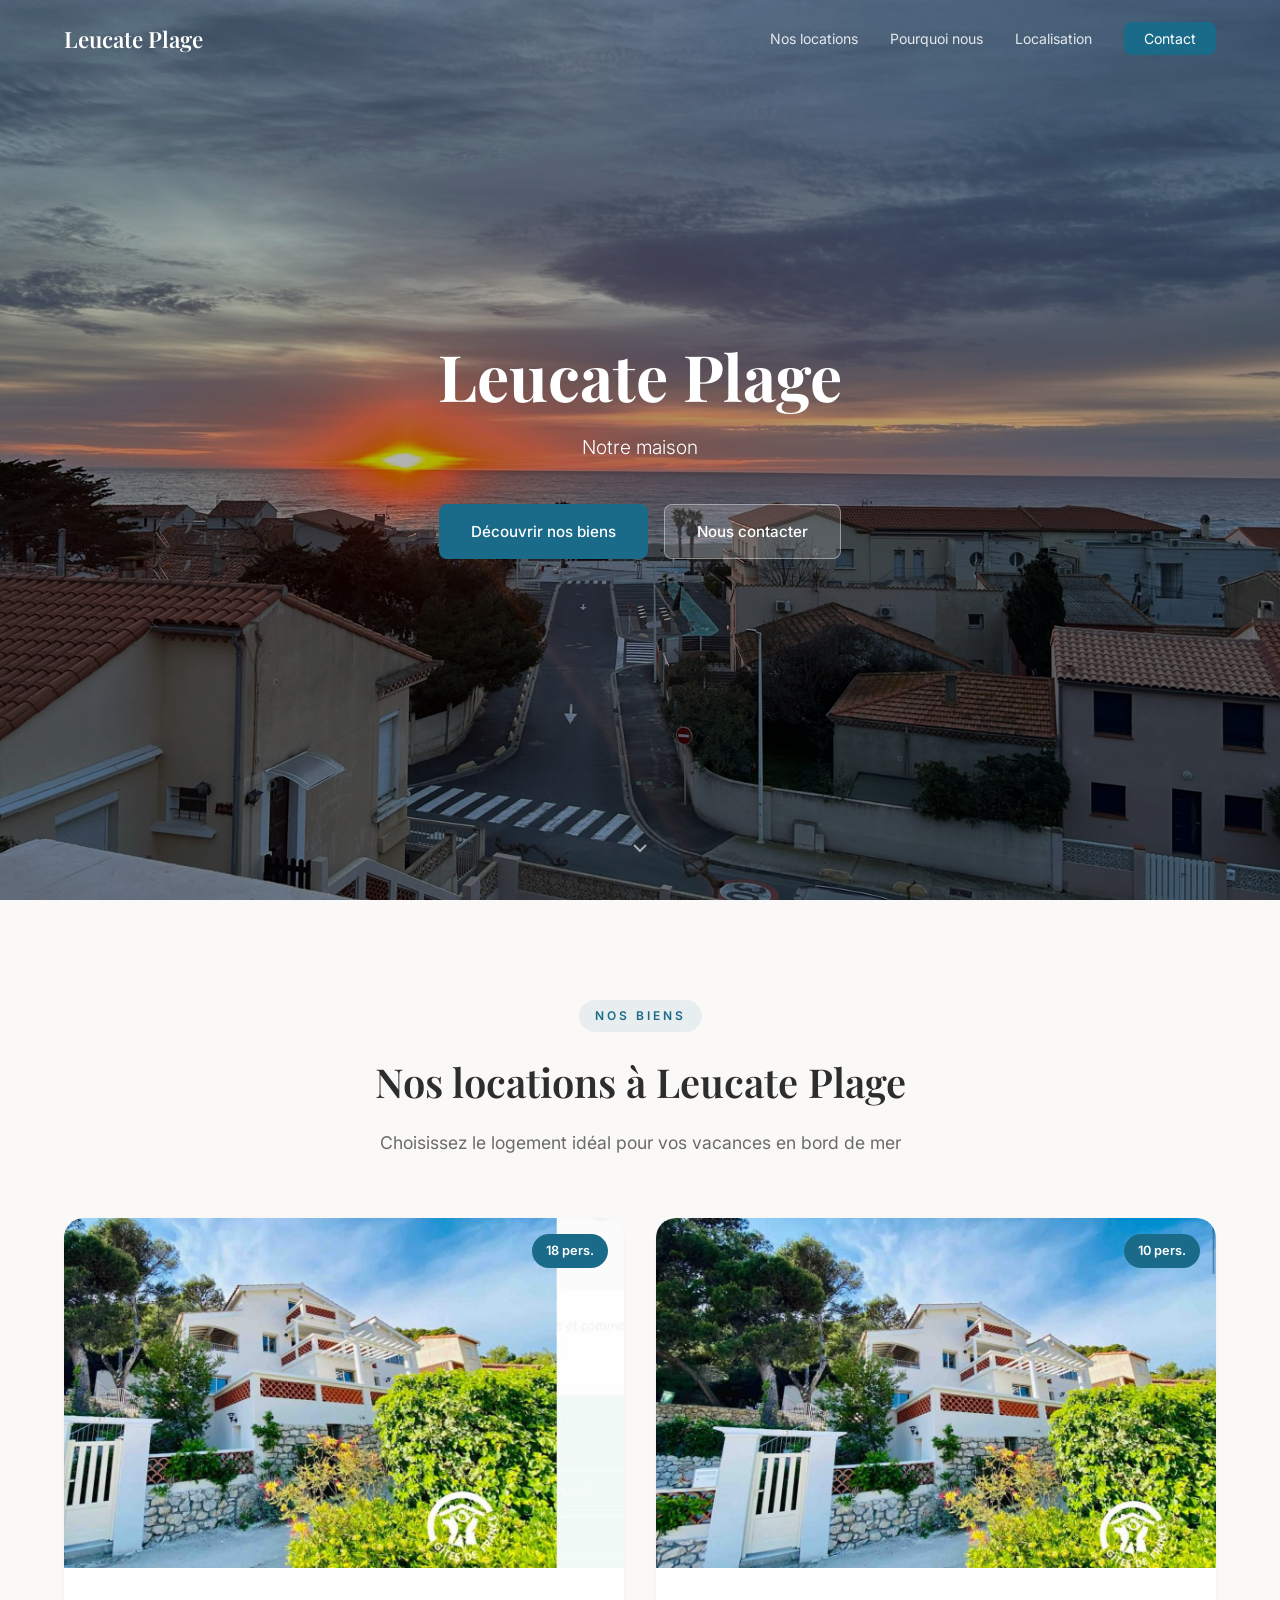
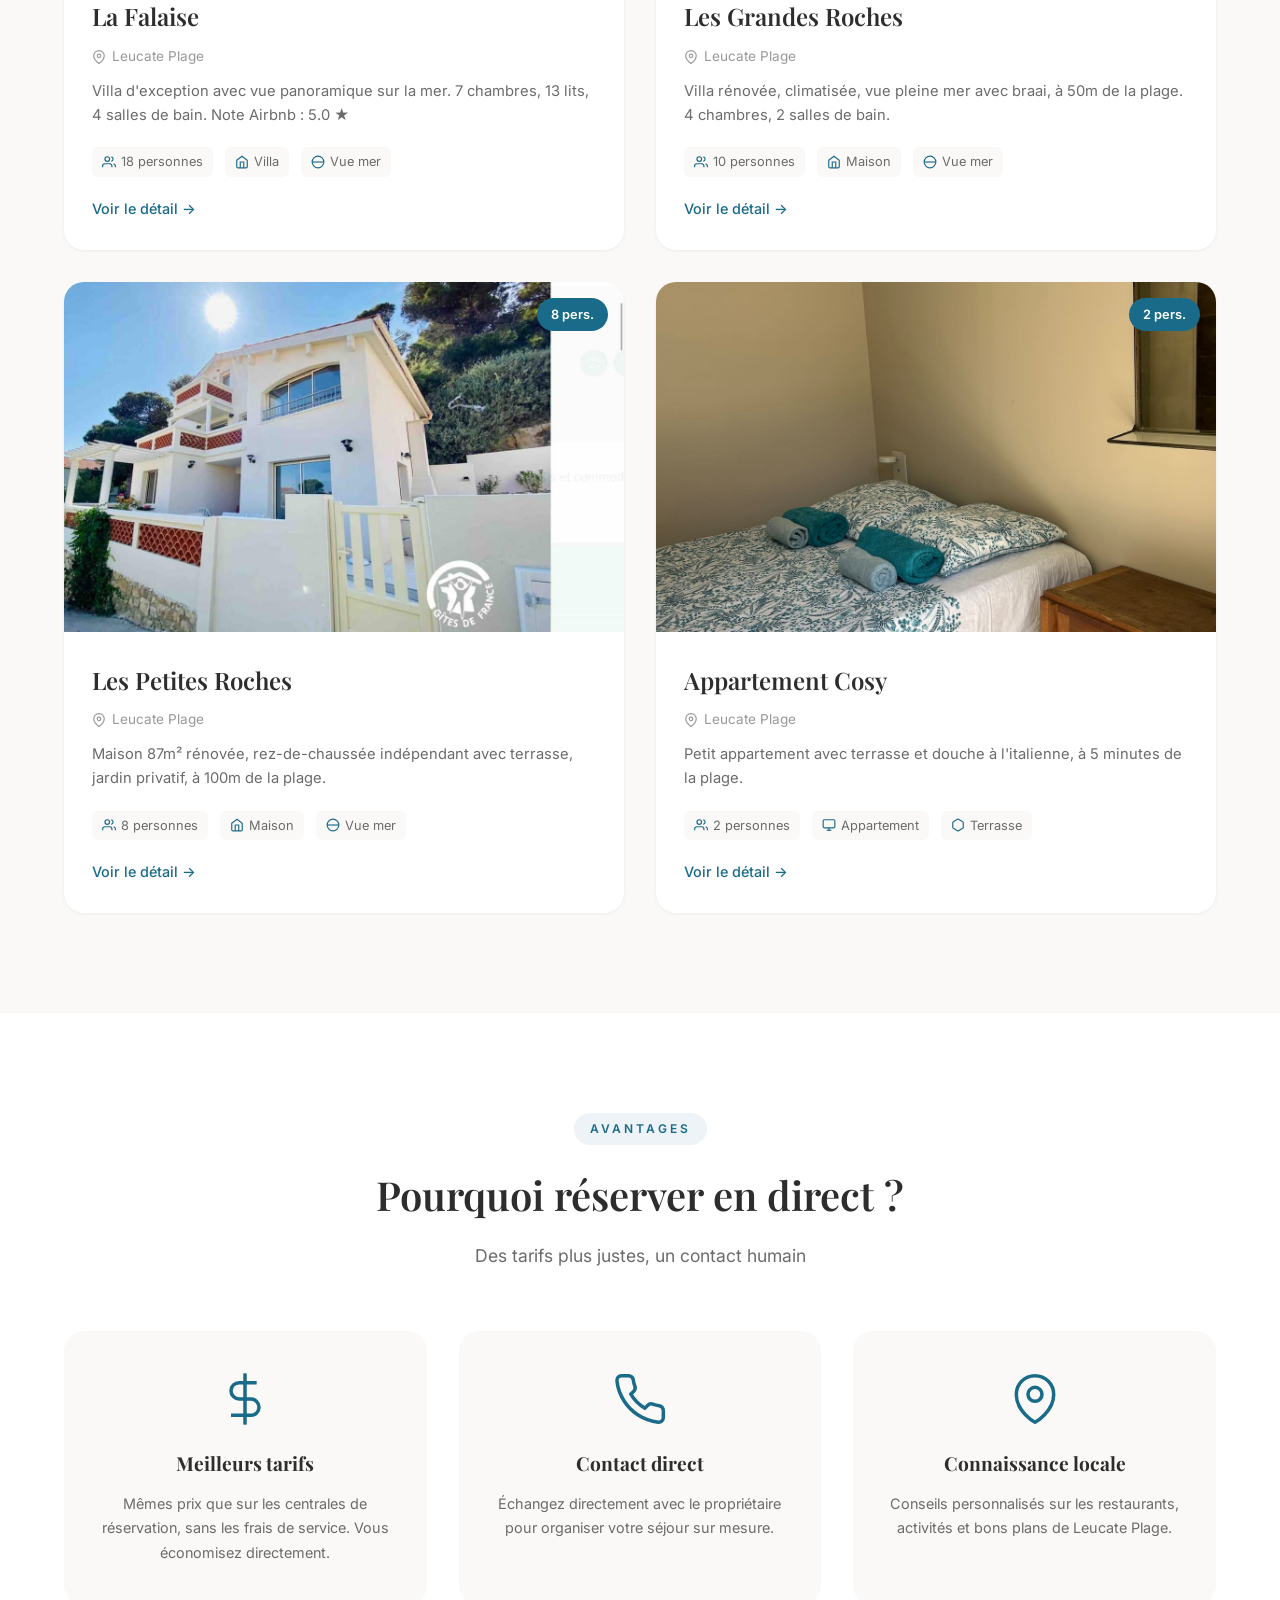
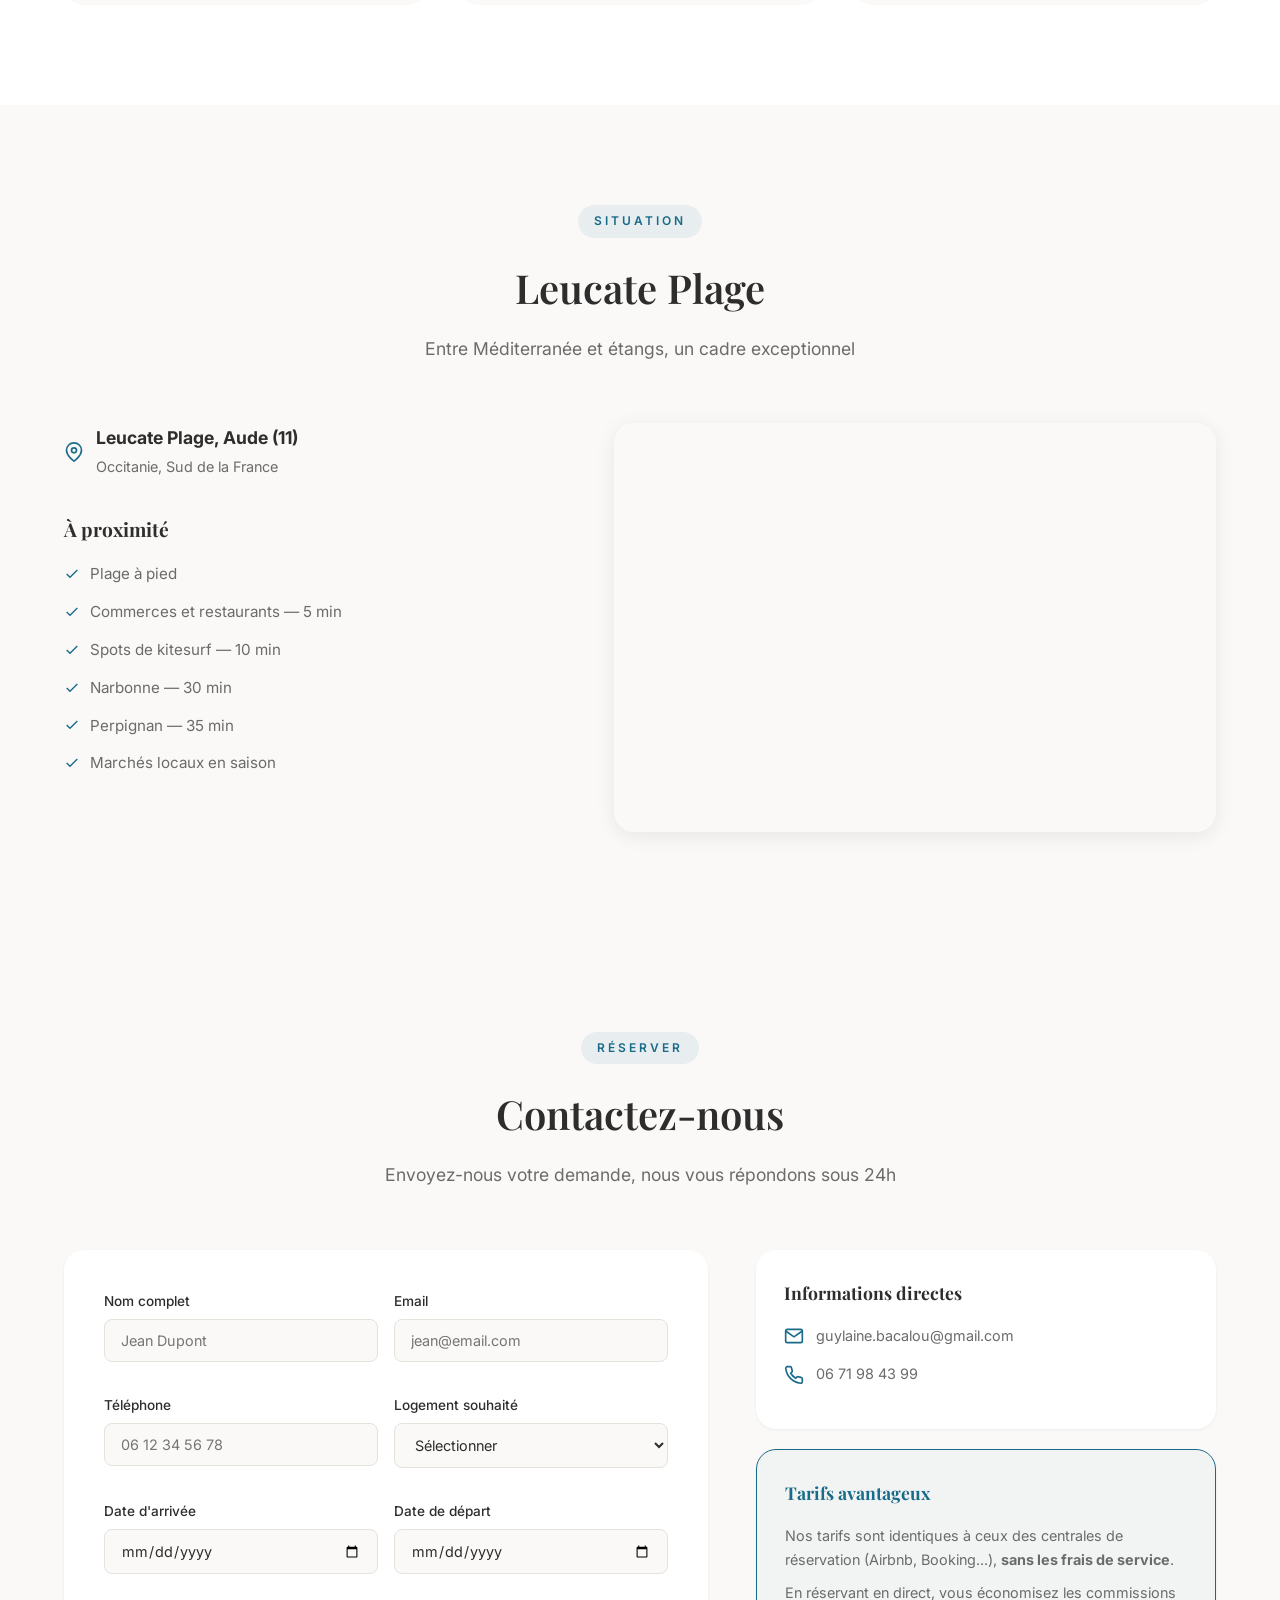
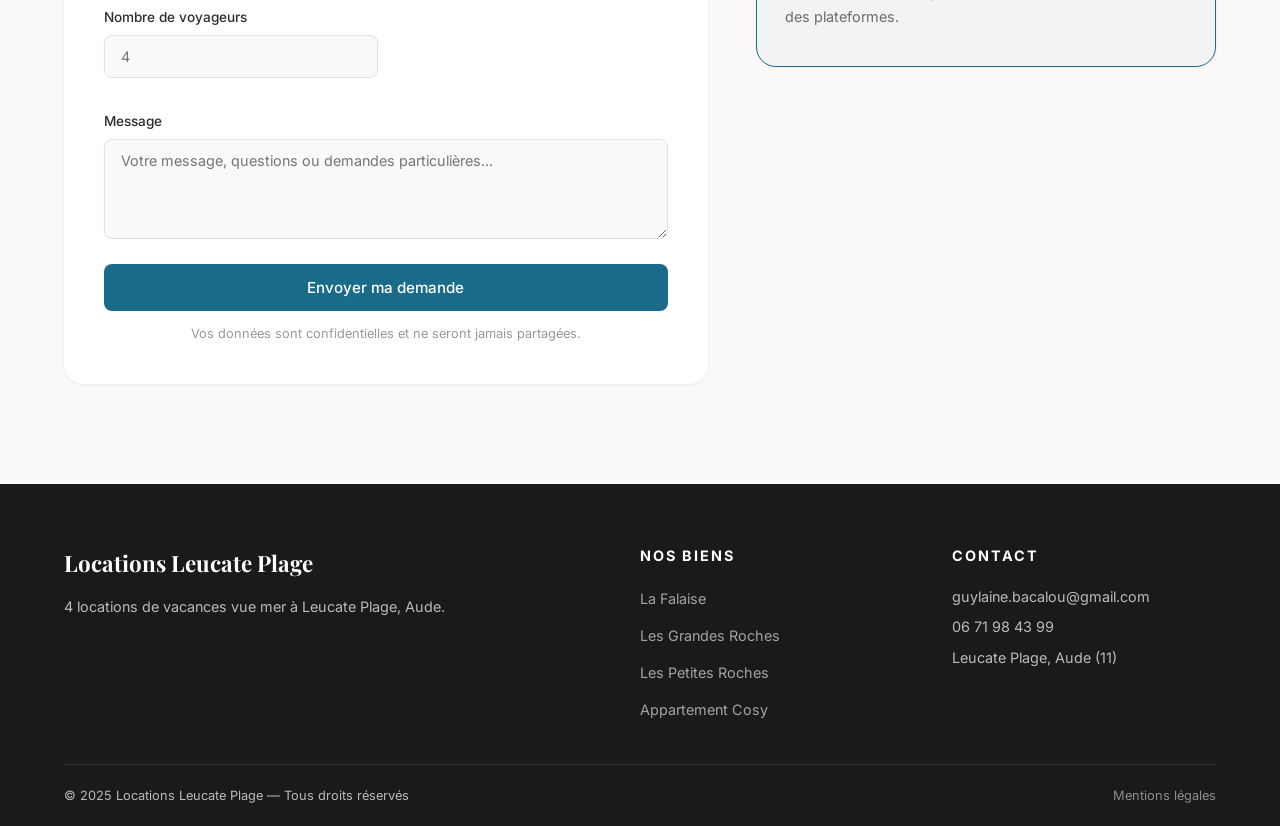
==== commit 3bc012cb: "Photo coucher de soleil en page de garde + 3 photos ajoutées - Hero accueil : coucher de soleil vue " ====
--- a/index.html
+++ b/index.html
@@ -29,7 +29,7 @@
   </nav>
 
   <!-- ====== HERO ====== -->
-  <header class="hero" id="hero" style="background-image: url('images/falaise-1.jpg'); background-size: cover; background-position: center;">
+  <header class="hero" id="hero" style="background-image: url('images/leucate-hero.jpg'); background-size: cover; background-position: center;">
     <div class="hero-overlay"></div>
     <div class="hero-content">
       <h1 class="hero-title">Leucate Plage</h1>
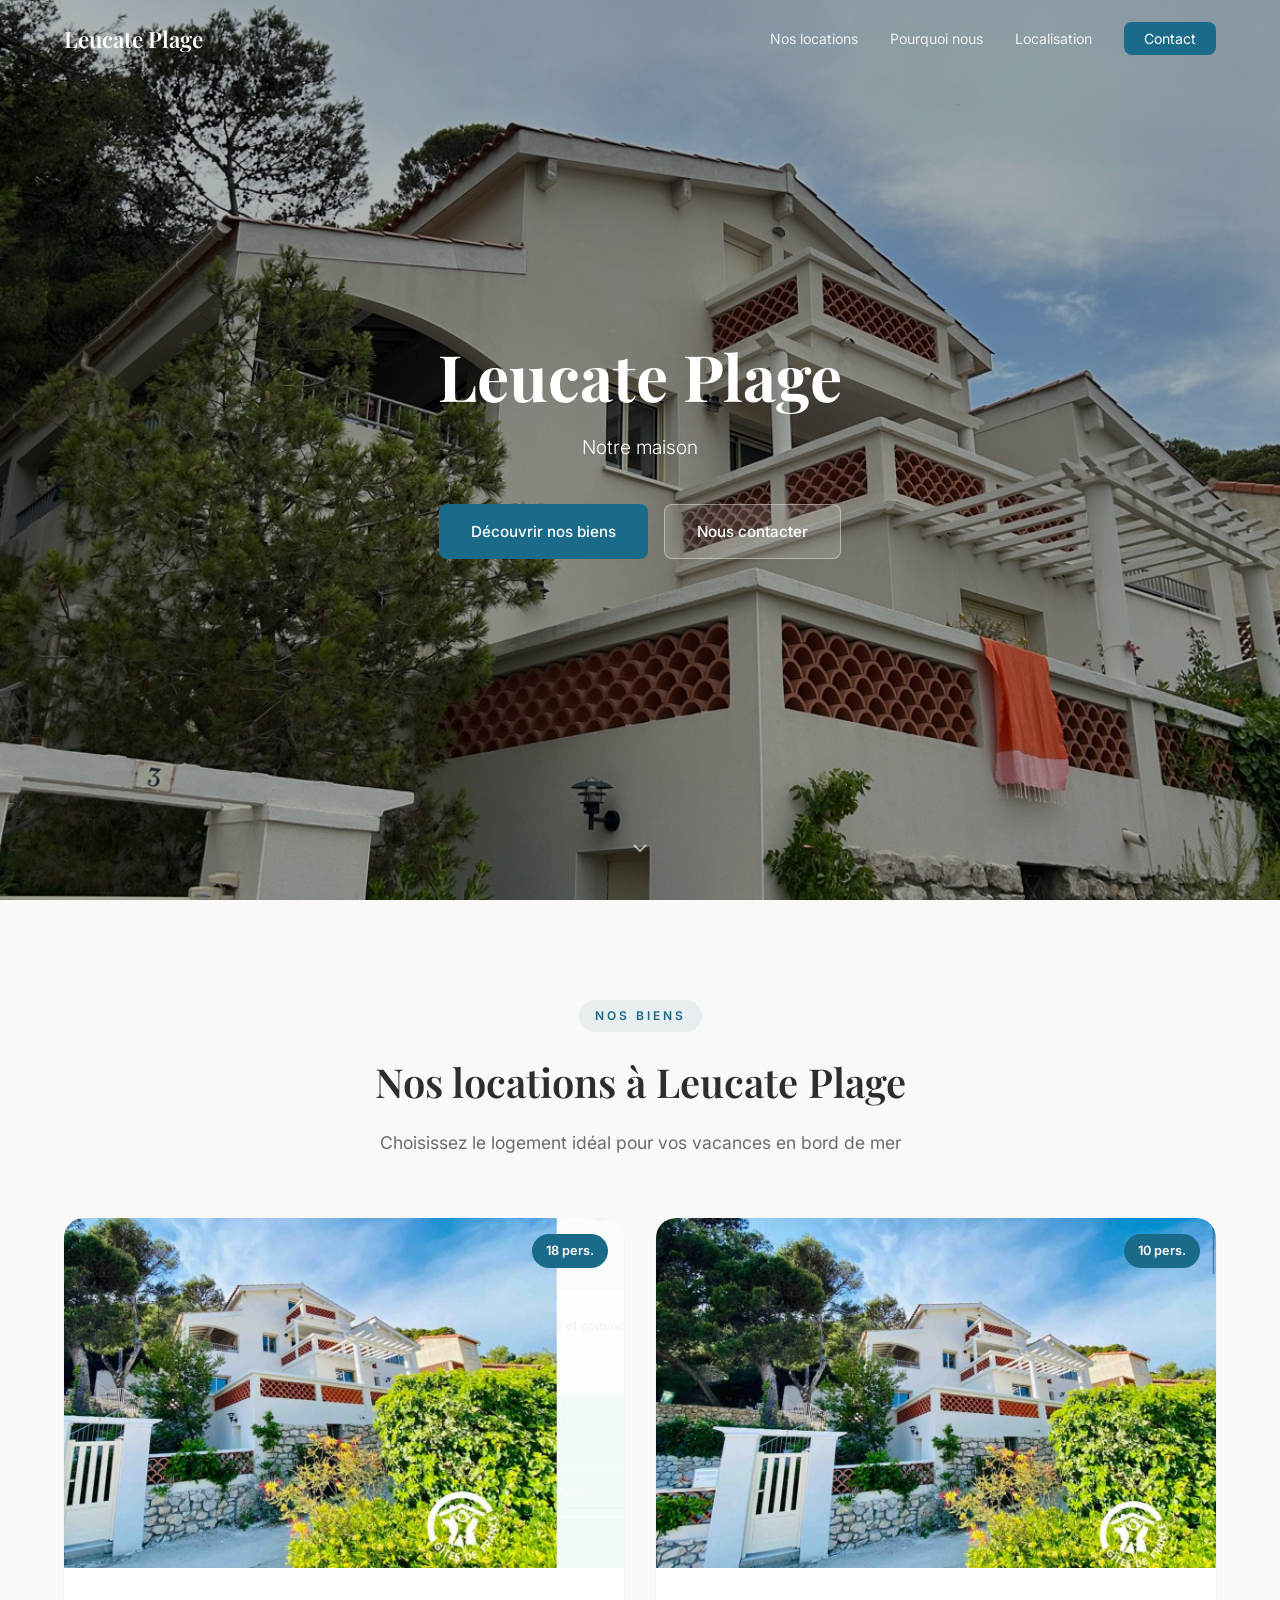
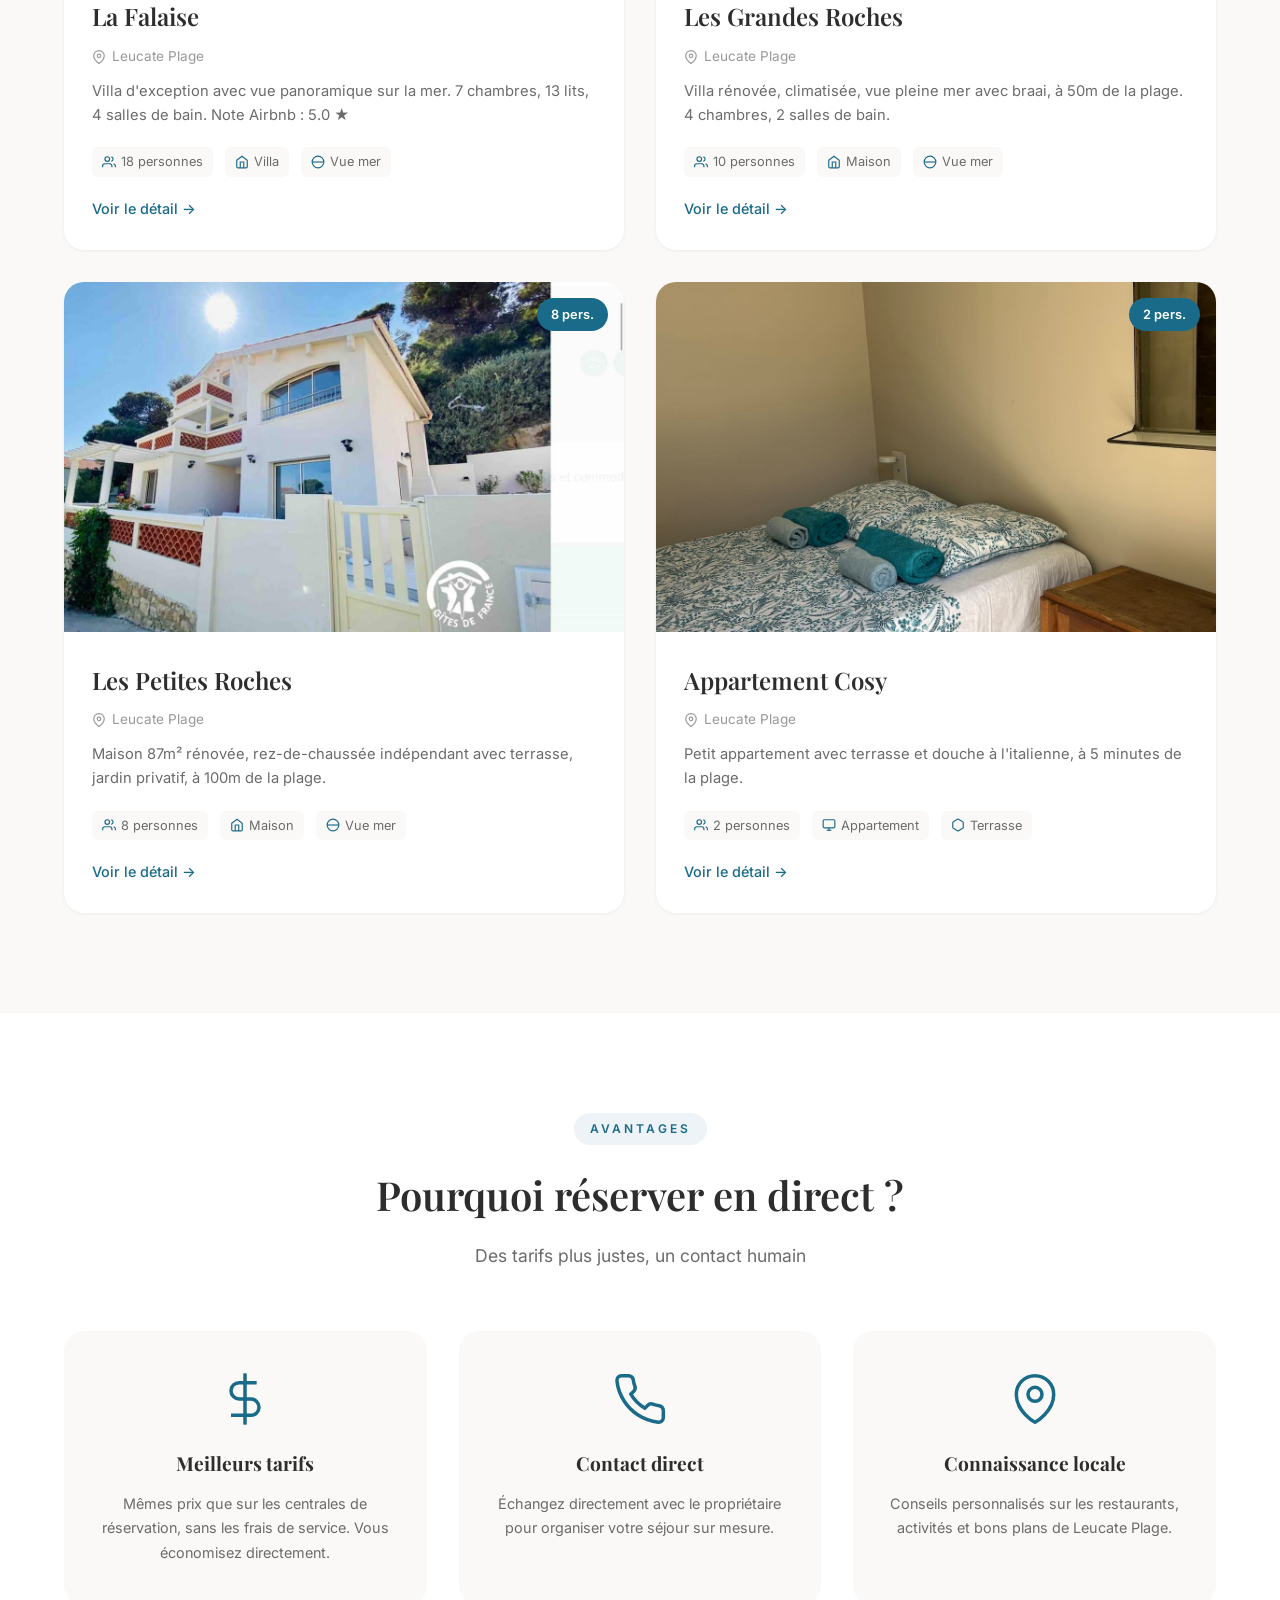
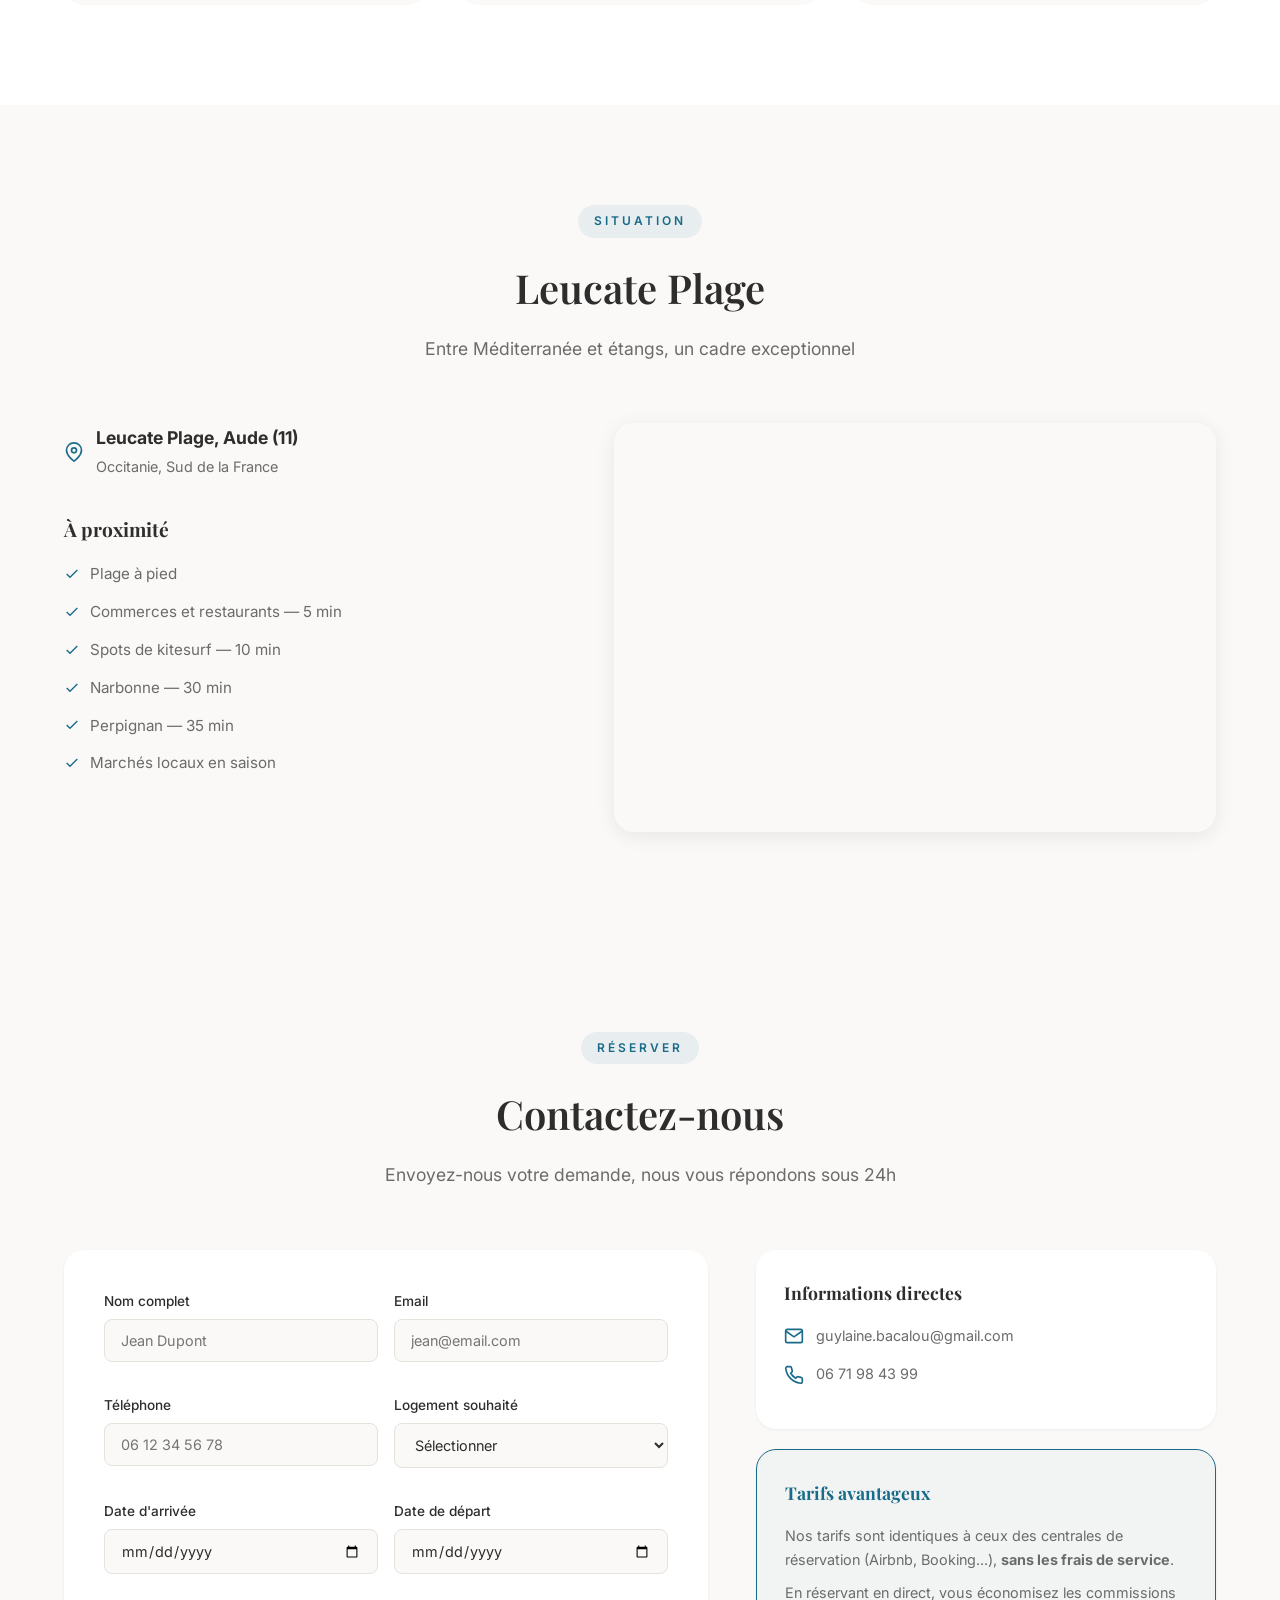
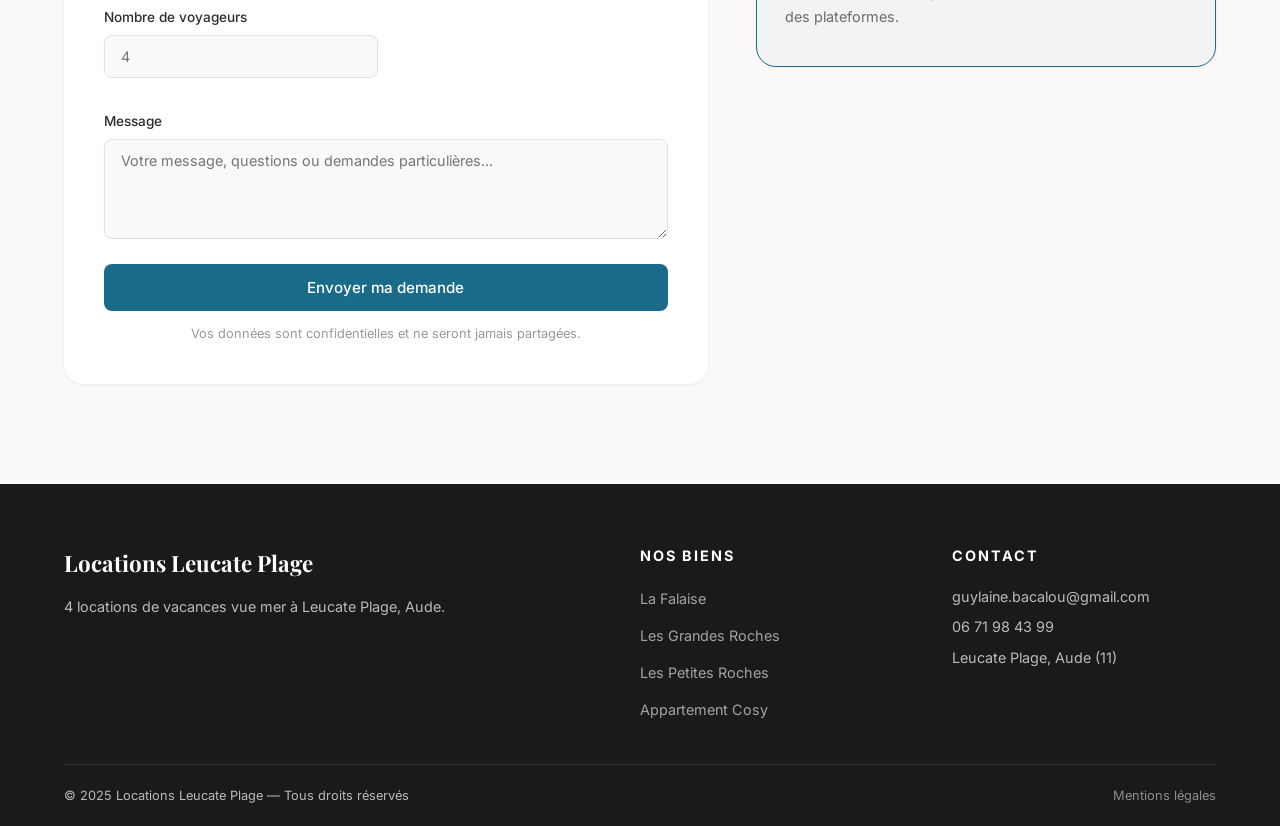
==== commit a3a7d701: "Page de garde : photo façade maison + correction rotation images" ====
--- a/index.html
+++ b/index.html
@@ -29,7 +29,7 @@
   </nav>
 
   <!-- ====== HERO ====== -->
-  <header class="hero" id="hero" style="background-image: url('images/leucate-hero.jpg'); background-size: cover; background-position: center;">
+  <header class="hero" id="hero" style="background-image: url('images/leucate-vue-2.jpg'); background-size: cover; background-position: center;">
     <div class="hero-overlay"></div>
     <div class="hero-content">
       <h1 class="hero-title">Leucate Plage</h1>
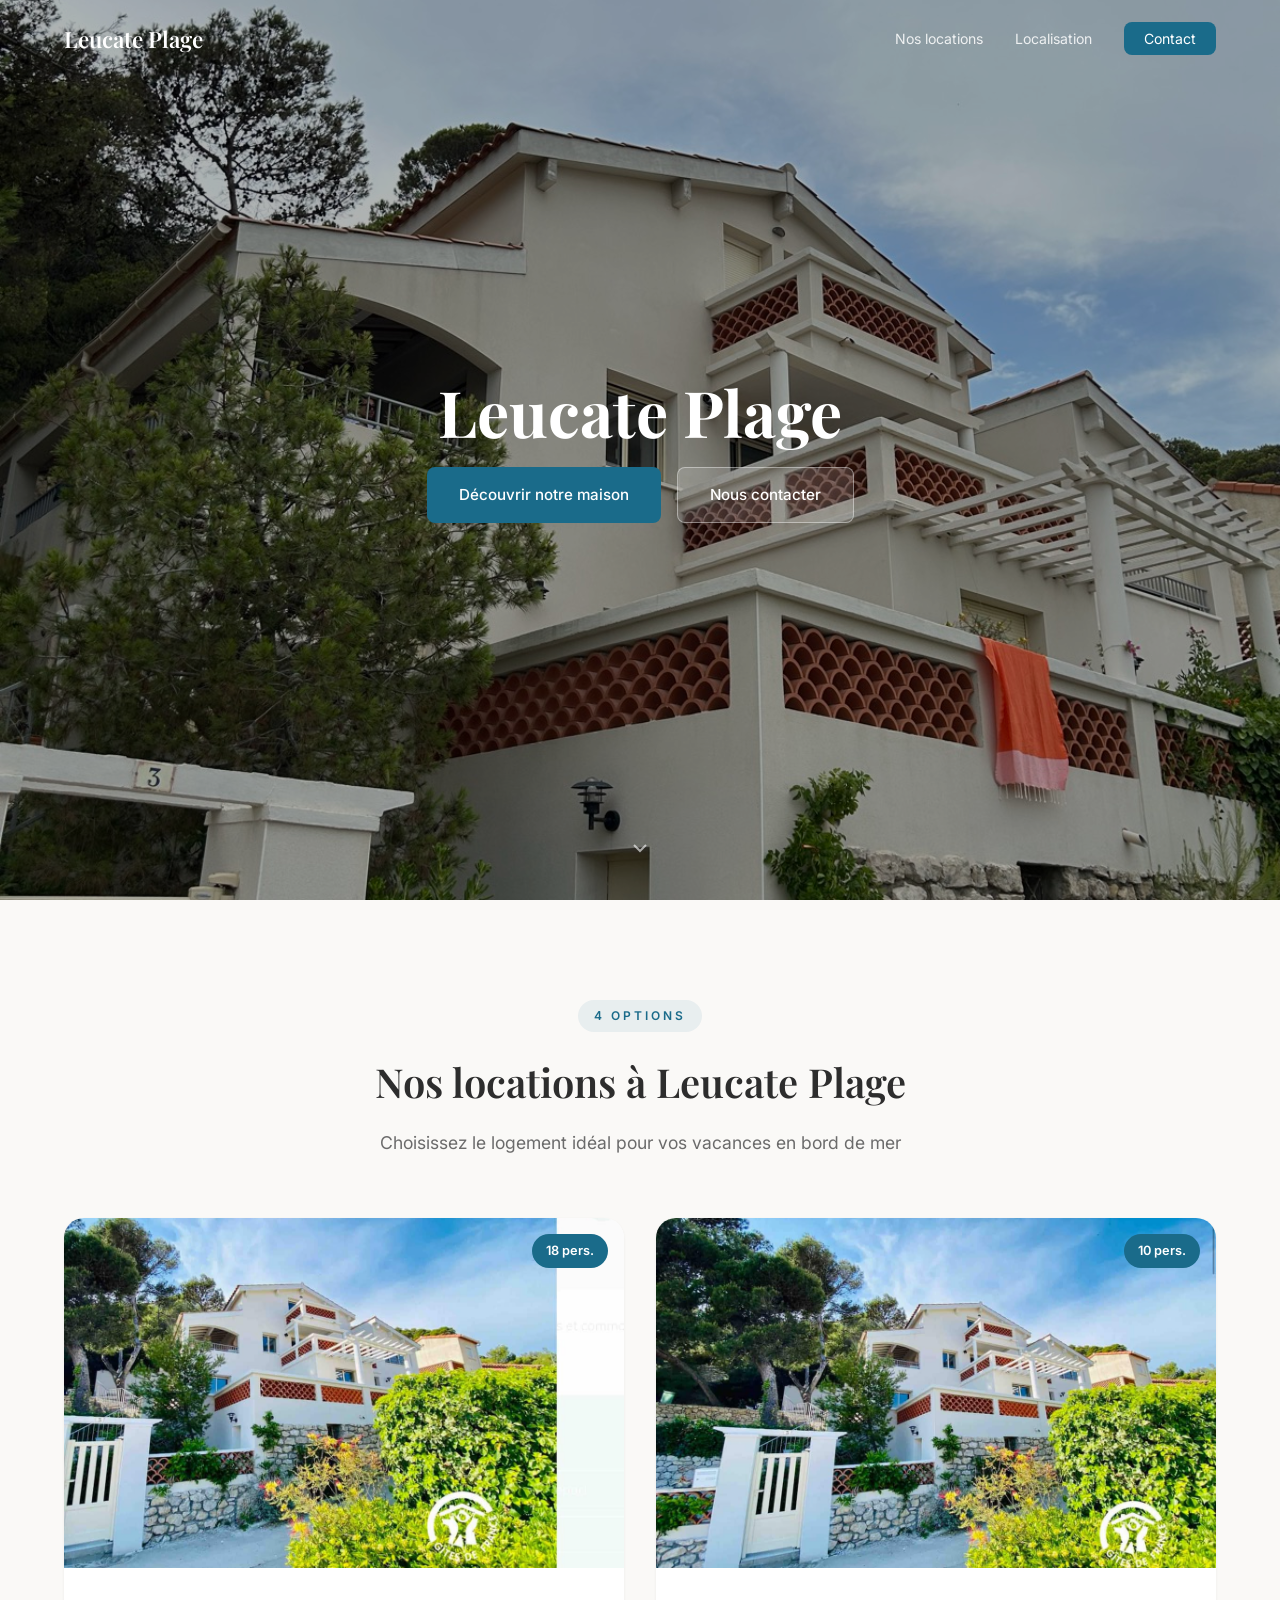
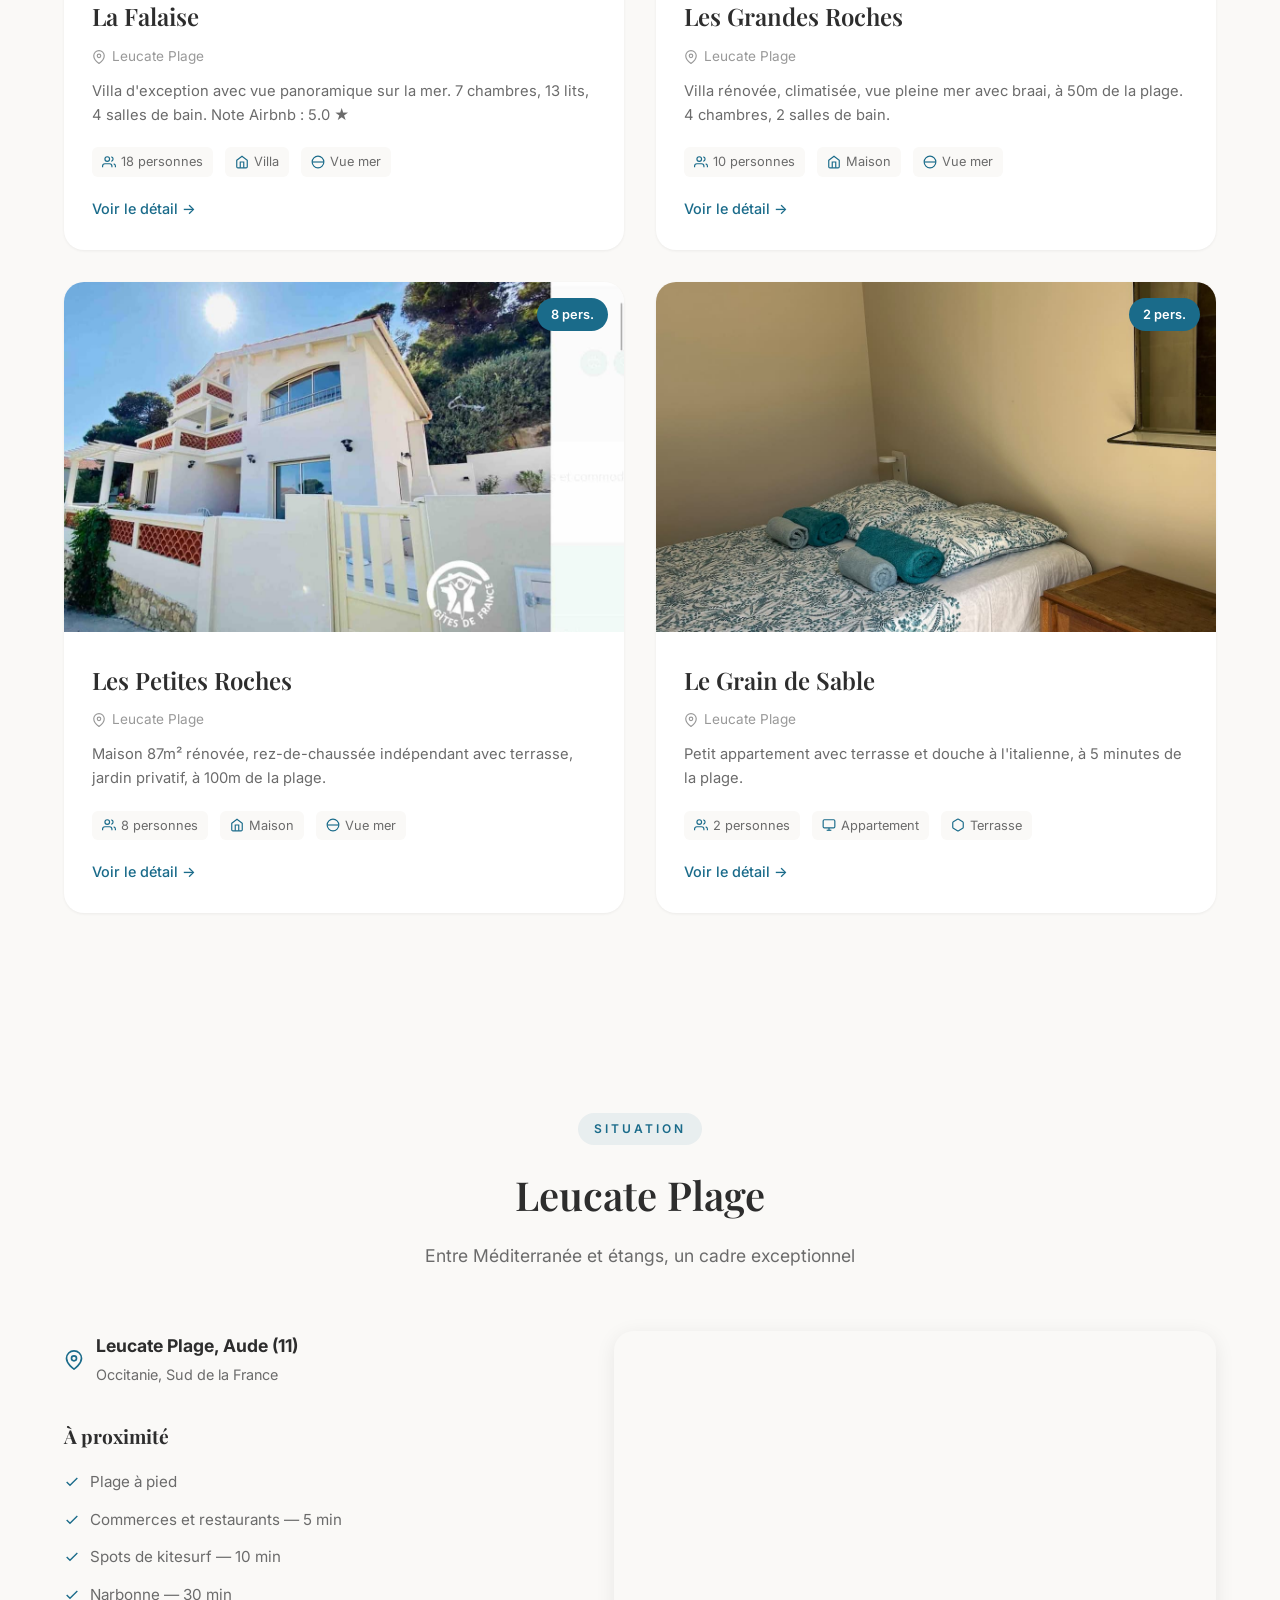
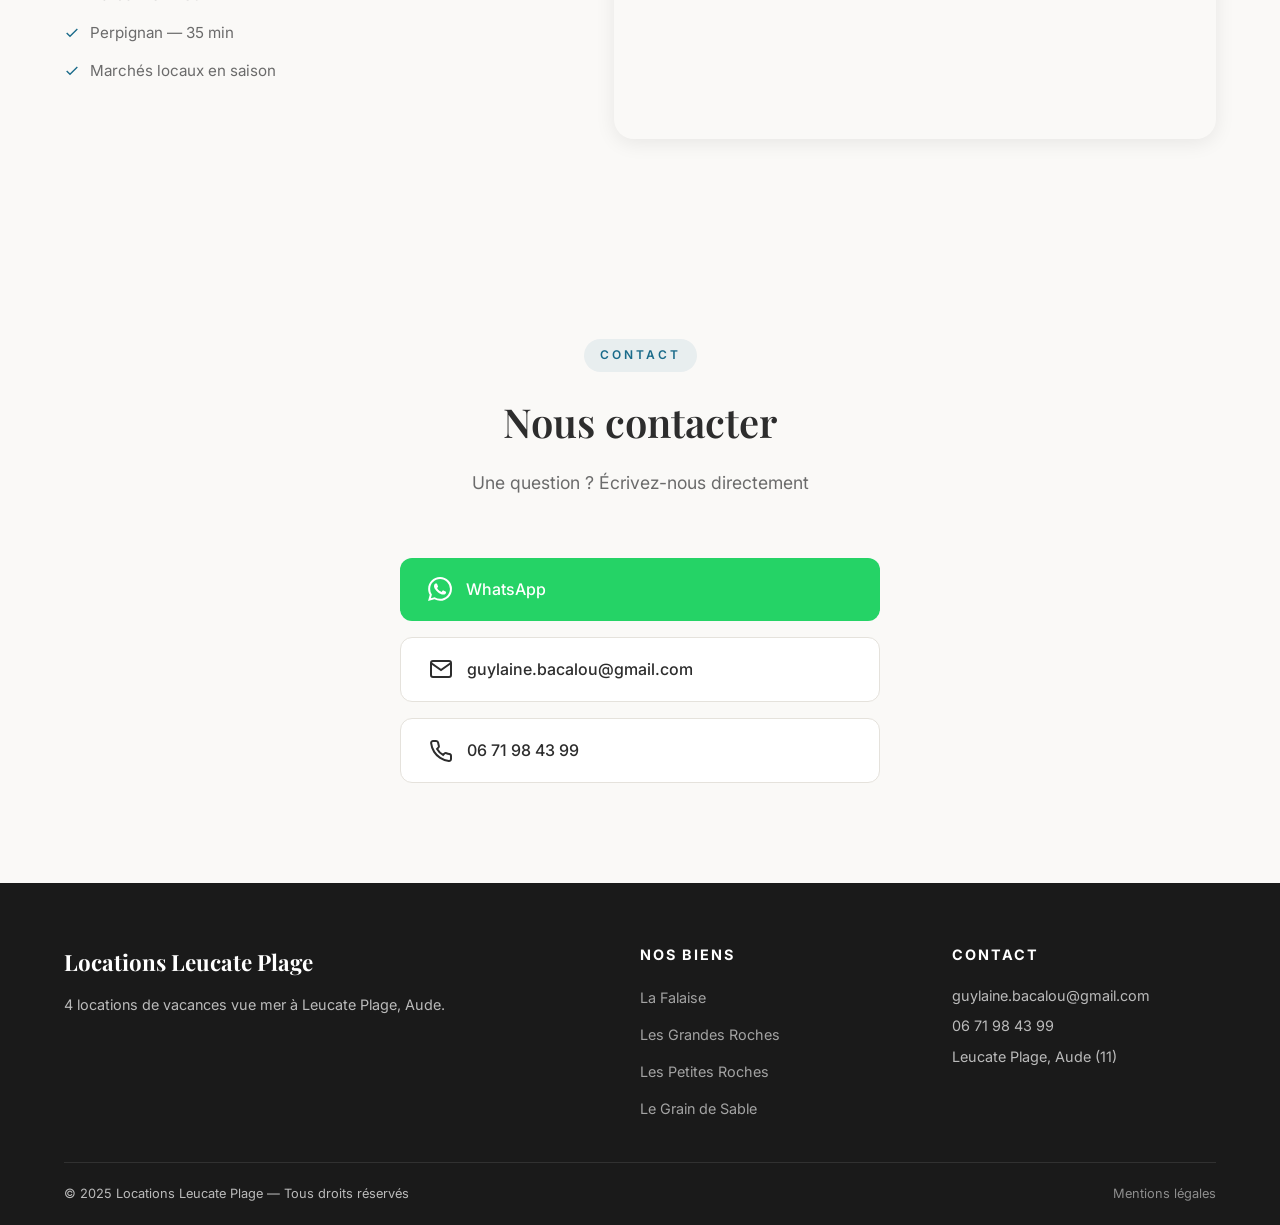
==== commit 263701a9: "Refonte vitrine : renommage, contact simplifié, nettoyage - Appartement Cosy renommé "Le Grain de Sa" ====
--- a/index.html
+++ b/index.html
@@ -5,7 +5,7 @@
   <meta name="viewport" content="width=device-width, initial-scale=1.0">
   <title>Locations Leucate Plage — Maisons & Appartement vue mer</title>
   <meta name="description" content="4 locations de vacances à Leucate Plage : maisons et appartement vue mer, de 2 à 18 personnes. Réservez en direct et économisez les frais de plateforme.">
-  <link rel="stylesheet" href="css/style.css">
+  <link rel="stylesheet" href="css/style.css?v=2">
   <link rel="preconnect" href="https://fonts.googleapis.com">
   <link rel="preconnect" href="https://fonts.gstatic.com" crossorigin>
   <link href="https://fonts.googleapis.com/css2?family=Playfair+Display:wght@400;600;700&family=Inter:wght@300;400;500;600&display=swap" rel="stylesheet">
@@ -21,7 +21,6 @@
       </button>
       <ul class="nav-links" id="navLinks">
         <li><a href="#nos-locations">Nos locations</a></li>
-        <li><a href="#pourquoi">Pourquoi nous</a></li>
         <li><a href="#localisation">Localisation</a></li>
         <li><a href="#contact" class="nav-cta">Contact</a></li>
       </ul>
@@ -33,9 +32,8 @@
     <div class="hero-overlay"></div>
     <div class="hero-content">
       <h1 class="hero-title">Leucate Plage</h1>
-      <p class="hero-subtitle">Notre maison</p>
       <div class="hero-buttons">
-        <a href="#nos-locations" class="btn btn-primary">Découvrir nos biens</a>
+        <a href="#nos-locations" class="btn btn-primary">Découvrir notre maison</a>
         <a href="#contact" class="btn btn-secondary">Nous contacter</a>
       </div>
     </div>
@@ -50,7 +48,7 @@
   <section class="section locations" id="nos-locations">
     <div class="container">
       <div class="section-header">
-        <span class="section-tag">Nos biens</span>
+        <span class="section-tag">4 options</span>
         <h2>Nos locations à Leucate Plage</h2>
         <p class="section-desc">Choisissez le logement idéal pour vos vacances en bord de mer</p>
       </div>
@@ -122,14 +120,14 @@
           </div>
         </a>
 
-        <!-- PROPRIÉTÉ 4 : Appartement Cosy -->
-        <a href="appartement-cosy.html" class="property-card">
-          <div class="property-image">
-            <img src="images/appart-cosy-1.jpg" alt="Appartement Cosy — Terrasse à Leucate Plage">
+        <!-- PROPRIÉTÉ 4 : Le Grain de Sable -->
+        <a href="le-grain-de-sable.html" class="property-card">
+          <div class="property-image">
+            <img src="images/appart-cosy-1.jpg" alt="Le Grain de Sable — Terrasse à Leucate Plage">
             <div class="property-badge">2 pers.</div>
           </div>
           <div class="property-info">
-            <h3>Appartement Cosy</h3>
+            <h3>Le Grain de Sable</h3>
             <p class="property-location">
               <svg width="14" height="14" viewBox="0 0 24 24" fill="none" stroke="currentColor" stroke-width="2"><path d="M21 10c0 7-9 13-9 13s-9-6-9-13a9 9 0 0 1 18 0z"/><circle cx="12" cy="10" r="3"/></svg>
               Leucate Plage
@@ -144,40 +142,6 @@
           </div>
         </a>
 
-      </div>
-    </div>
-  </section>
-
-  <!-- ====== POURQUOI RÉSERVER EN DIRECT ====== -->
-  <section class="section pourquoi" id="pourquoi">
-    <div class="container">
-      <div class="section-header">
-        <span class="section-tag">Avantages</span>
-        <h2>Pourquoi réserver en direct ?</h2>
-        <p class="section-desc">Des tarifs plus justes, un contact humain</p>
-      </div>
-      <div class="avantages-grid">
-        <div class="avantage-card">
-          <div class="avantage-icon">
-            <svg viewBox="0 0 24 24" fill="none" stroke="currentColor" stroke-width="1.5"><line x1="12" y1="1" x2="12" y2="23"/><path d="M17 5H9.5a3.5 3.5 0 0 0 0 7h5a3.5 3.5 0 0 1 0 7H6"/></svg>
-          </div>
-          <h3>Meilleurs tarifs</h3>
-          <p>Mêmes prix que sur les centrales de réservation, sans les frais de service. Vous économisez directement.</p>
-        </div>
-        <div class="avantage-card">
-          <div class="avantage-icon">
-            <svg viewBox="0 0 24 24" fill="none" stroke="currentColor" stroke-width="1.5"><path d="M22 16.92v3a2 2 0 0 1-2.18 2 19.79 19.79 0 0 1-8.63-3.07 19.5 19.5 0 0 1-6-6 19.79 19.79 0 0 1-3.07-8.67A2 2 0 0 1 4.11 2h3a2 2 0 0 1 2 1.72c.127.96.361 1.903.7 2.81a2 2 0 0 1-.45 2.11L8.09 9.91a16 16 0 0 0 6 6l1.27-1.27a2 2 0 0 1 2.11-.45c.907.339 1.85.573 2.81.7A2 2 0 0 1 22 16.92z"/></svg>
-          </div>
-          <h3>Contact direct</h3>
-          <p>Échangez directement avec le propriétaire pour organiser votre séjour sur mesure.</p>
-        </div>
-        <div class="avantage-card">
-          <div class="avantage-icon">
-            <svg viewBox="0 0 24 24" fill="none" stroke="currentColor" stroke-width="1.5"><path d="M12 22s-8-4.5-8-11.8A8 8 0 0 1 12 2a8 8 0 0 1 8 8.2c0 7.3-8 11.8-8 11.8z"/><circle cx="12" cy="10" r="3"/></svg>
-          </div>
-          <h3>Connaissance locale</h3>
-          <p>Conseils personnalisés sur les restaurants, activités et bons plans de Leucate Plage.</p>
-        </div>
       </div>
     </div>
   </section>
@@ -228,80 +192,23 @@
   <section class="section contact" id="contact">
     <div class="container">
       <div class="section-header">
-        <span class="section-tag">Réserver</span>
-        <h2>Contactez-nous</h2>
-        <p class="section-desc">Envoyez-nous votre demande, nous vous répondons sous 24h</p>
-      </div>
-      <div class="contact-grid">
-        <form class="contact-form" id="contactForm" action="#" method="POST">
-          <div class="form-row">
-            <div class="form-group">
-              <label for="nom">Nom complet</label>
-              <input type="text" id="nom" name="nom" required placeholder="Jean Dupont">
-            </div>
-            <div class="form-group">
-              <label for="email">Email</label>
-              <input type="email" id="email" name="email" required placeholder="jean@email.com">
-            </div>
-          </div>
-          <div class="form-row">
-            <div class="form-group">
-              <label for="telephone">Téléphone</label>
-              <input type="tel" id="telephone" name="telephone" placeholder="06 12 34 56 78">
-            </div>
-            <div class="form-group">
-              <label for="logement">Logement souhaité</label>
-              <select id="logement" name="logement">
-                <option value="">Sélectionner</option>
-                <option value="la-falaise">La Falaise (18 pers.)</option>
-                <option value="les-grandes-roches">Les Grandes Roches (10 pers.)</option>
-                <option value="les-petites-roches">Les Petites Roches (8 pers.)</option>
-                <option value="appartement-cosy">Appartement Cosy (2 pers.)</option>
-              </select>
-            </div>
-          </div>
-          <div class="form-row">
-            <div class="form-group">
-              <label for="arrivee">Date d'arrivée</label>
-              <input type="date" id="arrivee" name="arrivee">
-            </div>
-            <div class="form-group">
-              <label for="depart">Date de départ</label>
-              <input type="date" id="depart" name="depart">
-            </div>
-          </div>
-          <div class="form-row">
-            <div class="form-group">
-              <label for="voyageurs">Nombre de voyageurs</label>
-              <input type="number" id="voyageurs" name="voyageurs" min="1" max="18" placeholder="4">
-            </div>
-            <div class="form-group"></div>
-          </div>
-          <div class="form-group">
-            <label for="message">Message</label>
-            <textarea id="message" name="message" rows="4" placeholder="Votre message, questions ou demandes particulières..."></textarea>
-          </div>
-          <button type="submit" class="btn btn-primary btn-full">Envoyer ma demande</button>
-          <p class="form-note">Vos données sont confidentielles et ne seront jamais partagées.</p>
-        </form>
-        <div class="contact-info">
-          <div class="contact-info-card">
-            <h3>Informations directes</h3>
-            <div class="contact-detail">
-              <svg width="20" height="20" viewBox="0 0 24 24" fill="none" stroke="currentColor" stroke-width="2"><path d="M4 4h16c1.1 0 2 .9 2 2v12c0 1.1-.9 2-2 2H4c-1.1 0-2-.9-2-2V6c0-1.1.9-2 2-2z"/><polyline points="22,6 12,13 2,6"/></svg>
-              <a href="mailto:guylaine.bacalou@gmail.com">guylaine.bacalou@gmail.com</a>
-            </div>
-            <div class="contact-detail">
-              <svg width="20" height="20" viewBox="0 0 24 24" fill="none" stroke="currentColor" stroke-width="2"><path d="M22 16.92v3a2 2 0 0 1-2.18 2 19.79 19.79 0 0 1-8.63-3.07 19.5 19.5 0 0 1-6-6 19.79 19.79 0 0 1-3.07-8.67A2 2 0 0 1 4.11 2h3a2 2 0 0 1 2 1.72c.127.96.361 1.903.7 2.81a2 2 0 0 1-.45 2.11L8.09 9.91a16 16 0 0 0 6 6l1.27-1.27a2 2 0 0 1 2.11-.45c.907.339 1.85.573 2.81.7A2 2 0 0 1 22 16.92z"/></svg>
-              <a href="tel:+33671984399">06 71 98 43 99</a>
-            </div>
-          </div>
-          <div class="contact-info-card tarif-direct-card">
-            <h3>Tarifs avantageux</h3>
-            <p>Nos tarifs sont identiques à ceux des centrales de réservation (Airbnb, Booking...), <strong>sans les frais de service</strong>.</p>
-            <p>En réservant en direct, vous économisez les commissions des plateformes.</p>
-          </div>
-        </div>
+        <span class="section-tag">Contact</span>
+        <h2>Nous contacter</h2>
+        <p class="section-desc">Une question ? Écrivez-nous directement</p>
+      </div>
+      <div class="contact-simple">
+        <a href="https://wa.me/33671984399" class="contact-btn whatsapp-btn" target="_blank" rel="noopener">
+          <svg width="24" height="24" viewBox="0 0 24 24" fill="currentColor"><path d="M17.472 14.382c-.297-.149-1.758-.867-2.03-.967-.273-.099-.471-.148-.67.15-.197.297-.767.966-.94 1.164-.173.199-.347.223-.644.075-.297-.15-1.255-.463-2.39-1.475-.883-.788-1.48-1.761-1.653-2.059-.173-.297-.018-.458.13-.606.134-.133.298-.347.446-.52.149-.174.198-.298.298-.497.099-.198.05-.371-.025-.52-.075-.149-.669-1.612-.916-2.207-.242-.579-.487-.5-.669-.51-.173-.008-.371-.01-.57-.01-.198 0-.52.074-.792.372-.272.297-1.04 1.016-1.04 2.479 0 1.462 1.065 2.875 1.213 3.074.149.198 2.096 3.2 5.077 4.487.709.306 1.262.489 1.694.625.712.227 1.36.195 1.871.118.571-.085 1.758-.719 2.006-1.413.248-.694.248-1.289.173-1.413-.074-.124-.272-.198-.57-.347m-5.421 7.403h-.004a9.87 9.87 0 01-5.031-1.378l-.361-.214-3.741.982.998-3.648-.235-.374a9.86 9.86 0 01-1.51-5.26c.001-5.45 4.436-9.884 9.888-9.884 2.64 0 5.122 1.03 6.988 2.898a9.825 9.825 0 012.893 6.994c-.003 5.45-4.437 9.884-9.885 9.884m8.413-18.297A11.815 11.815 0 0012.05 0C5.495 0 .16 5.335.157 11.892c0 2.096.547 4.142 1.588 5.945L.057 24l6.305-1.654a11.882 11.882 0 005.683 1.448h.005c6.554 0 11.89-5.335 11.893-11.893a11.821 11.821 0 00-3.48-8.413z"/></svg>
+          WhatsApp
+        </a>
+        <a href="mailto:guylaine.bacalou@gmail.com" class="contact-btn email-btn">
+          <svg width="24" height="24" viewBox="0 0 24 24" fill="none" stroke="currentColor" stroke-width="2"><path d="M4 4h16c1.1 0 2 .9 2 2v12c0 1.1-.9 2-2 2H4c-1.1 0-2-.9-2-2V6c0-1.1.9-2 2-2z"/><polyline points="22,6 12,13 2,6"/></svg>
+          guylaine.bacalou@gmail.com
+        </a>
+        <a href="tel:+33671984399" class="contact-btn phone-btn">
+          <svg width="24" height="24" viewBox="0 0 24 24" fill="none" stroke="currentColor" stroke-width="2"><path d="M22 16.92v3a2 2 0 0 1-2.18 2 19.79 19.79 0 0 1-8.63-3.07 19.5 19.5 0 0 1-6-6 19.79 19.79 0 0 1-3.07-8.67A2 2 0 0 1 4.11 2h3a2 2 0 0 1 2 1.72c.127.96.361 1.903.7 2.81a2 2 0 0 1-.45 2.11L8.09 9.91a16 16 0 0 0 6 6l1.27-1.27a2 2 0 0 1 2.11-.45c.907.339 1.85.573 2.81.7A2 2 0 0 1 22 16.92z"/></svg>
+          06 71 98 43 99
+        </a>
       </div>
     </div>
   </section>
@@ -320,7 +227,7 @@
             <li><a href="la-falaise.html">La Falaise</a></li>
             <li><a href="les-grandes-roches.html">Les Grandes Roches</a></li>
             <li><a href="les-petites-roches.html">Les Petites Roches</a></li>
-            <li><a href="appartement-cosy.html">Appartement Cosy</a></li>
+            <li><a href="le-grain-de-sable.html">Le Grain de Sable</a></li>
           </ul>
         </div>
         <div class="footer-contact">
--- a/css/style.css
+++ b/css/style.css
@@ -323,6 +323,21 @@
 .contact-info-card p { font-size: 0.9rem; color: var(--color-text-light); margin-bottom: 8px; }
 .tarif-direct-card { border: 1.5px solid var(--color-primary); background: rgba(26,107,138,0.03); }
 .tarif-direct-card h3 { color: var(--color-primary); }
+
+/* ====== CONTACT SIMPLE ====== */
+.contact-simple { display: flex; flex-direction: column; align-items: center; gap: 16px; max-width: 480px; margin: 0 auto; }
+.contact-btn {
+  display: flex; align-items: center; gap: 14px; width: 100%;
+  padding: 18px 28px; border-radius: var(--radius-md);
+  font-size: 1rem; font-weight: 500; transition: all var(--transition);
+  text-decoration: none;
+}
+.whatsapp-btn { background: #25D366; color: #fff; }
+.whatsapp-btn:hover { background: #1da851; color: #fff; transform: translateY(-2px); box-shadow: var(--shadow-md); }
+.email-btn { background: var(--color-white); color: var(--color-text); border: 1.5px solid var(--color-border); }
+.email-btn:hover { border-color: var(--color-primary); color: var(--color-primary); transform: translateY(-2px); box-shadow: var(--shadow-md); }
+.phone-btn { background: var(--color-white); color: var(--color-text); border: 1.5px solid var(--color-border); }
+.phone-btn:hover { border-color: var(--color-primary); color: var(--color-primary); transform: translateY(-2px); box-shadow: var(--shadow-md); }
 
 /* ====== FORM SUCCESS ====== */
 .form-success { text-align: center; padding: 40px; }
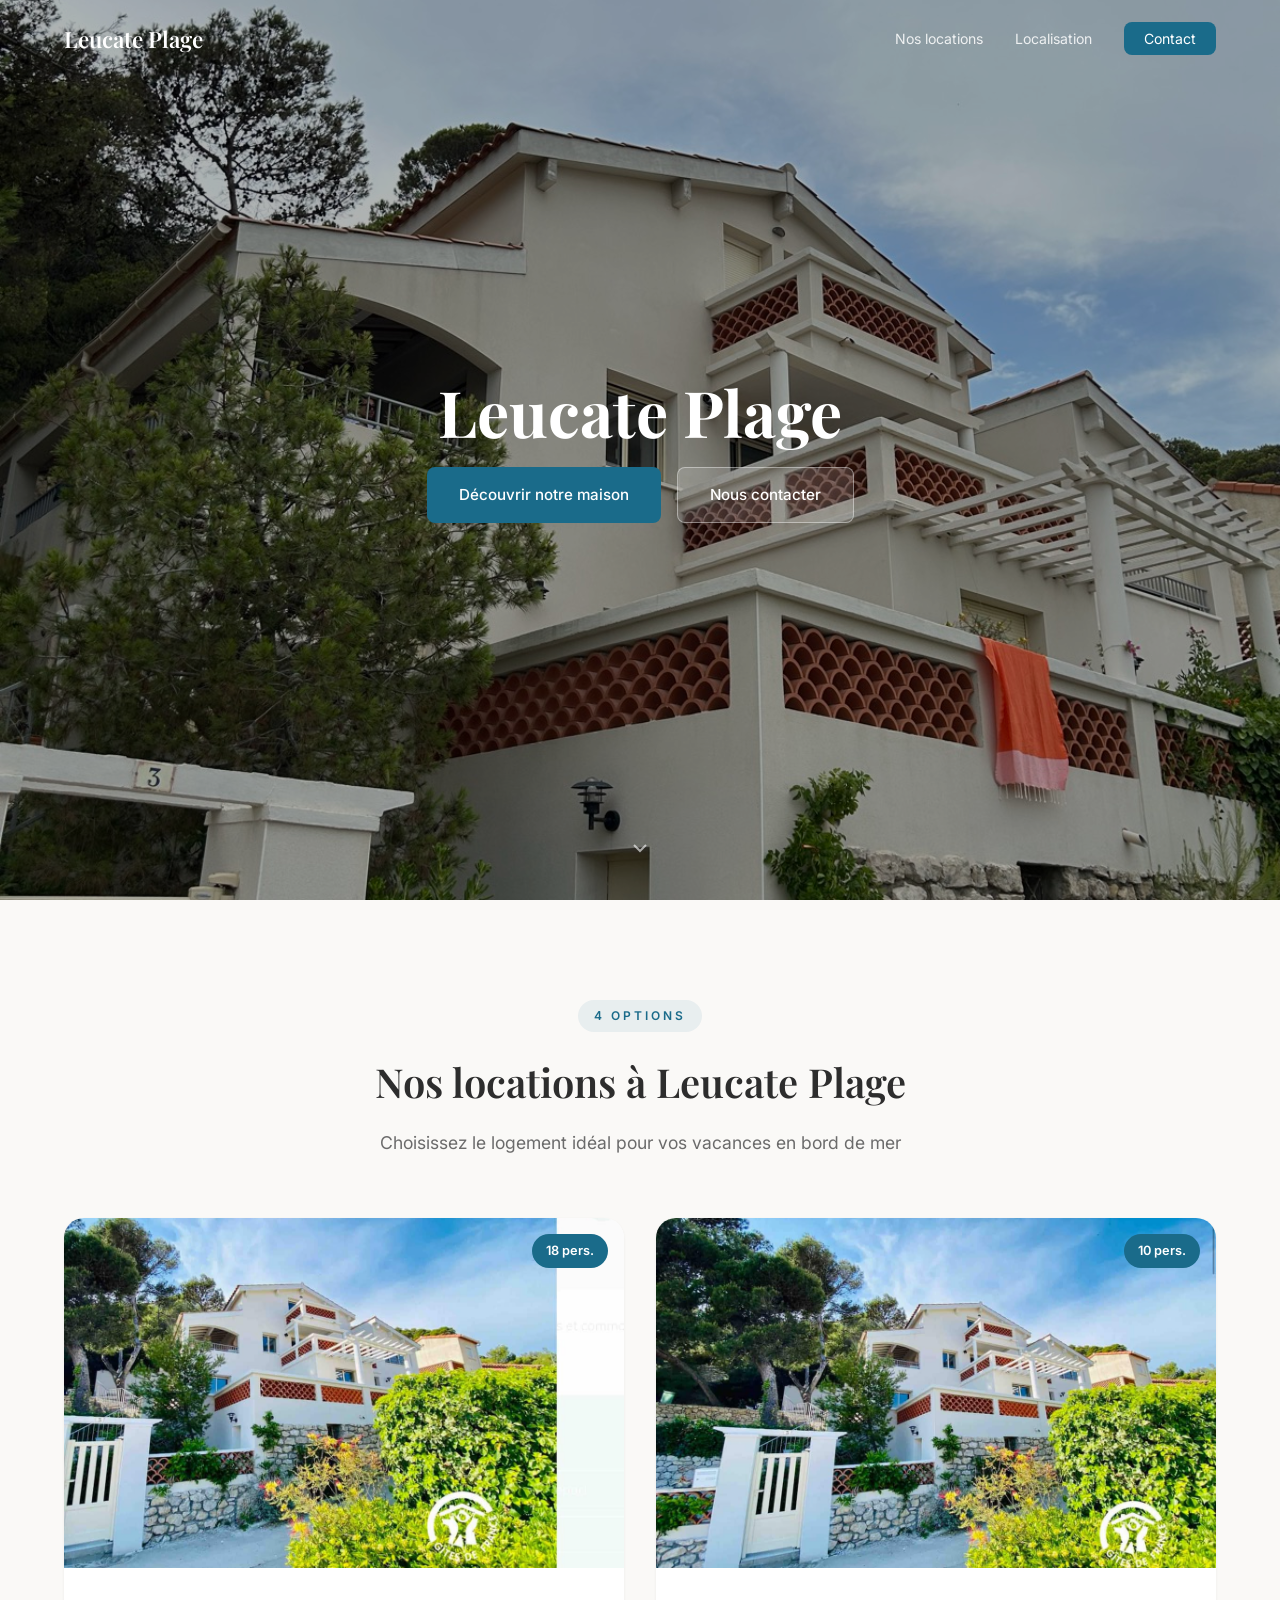
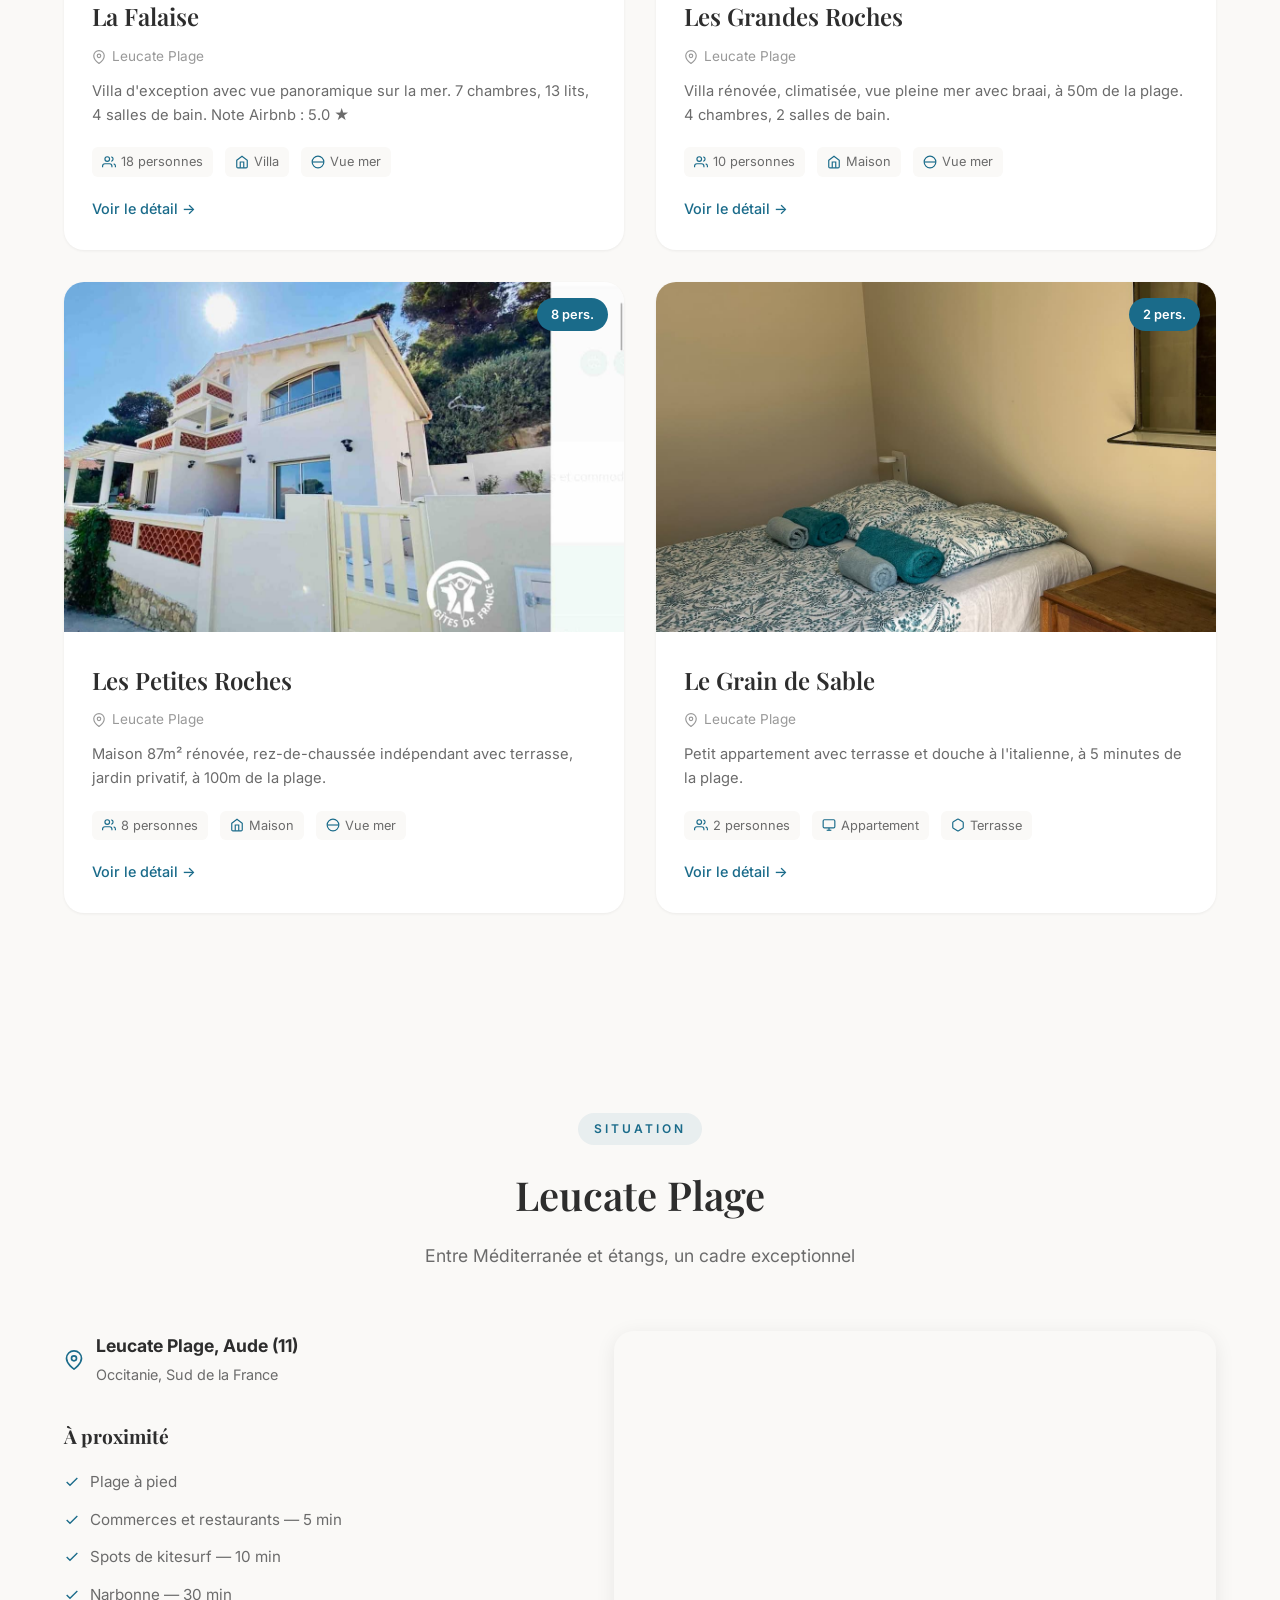
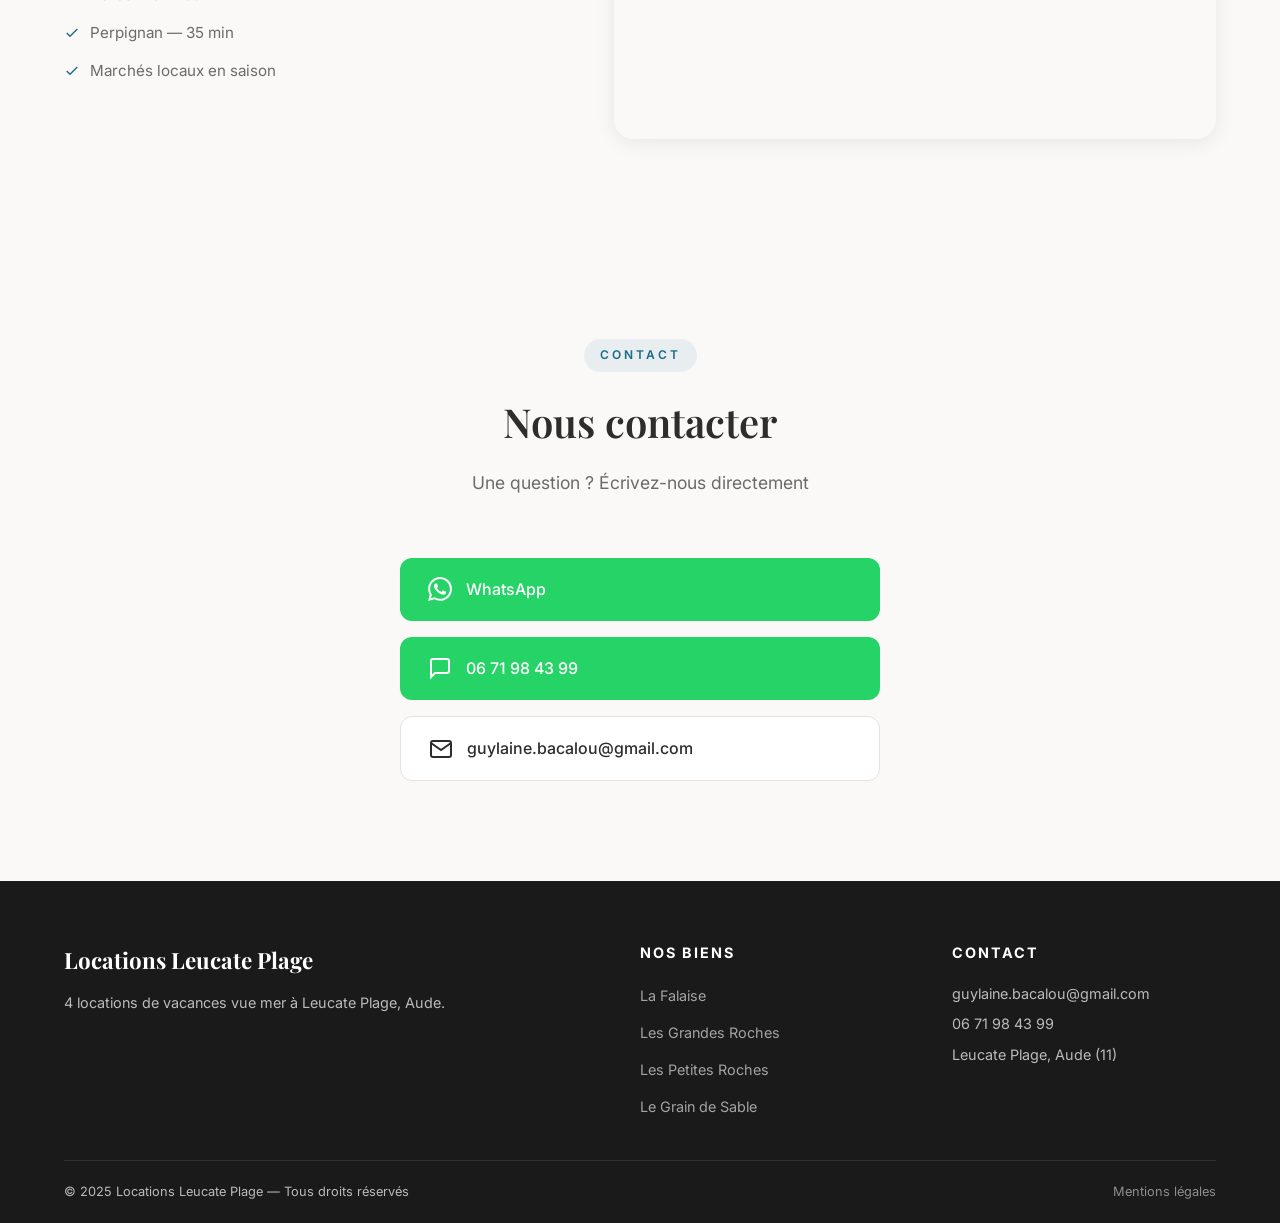
==== commit f42d1eba: "Contact : SMS au lieu d'appel, numéro en vert, email en dernier" ====
--- a/index.html
+++ b/index.html
@@ -201,13 +201,13 @@
           <svg width="24" height="24" viewBox="0 0 24 24" fill="currentColor"><path d="M17.472 14.382c-.297-.149-1.758-.867-2.03-.967-.273-.099-.471-.148-.67.15-.197.297-.767.966-.94 1.164-.173.199-.347.223-.644.075-.297-.15-1.255-.463-2.39-1.475-.883-.788-1.48-1.761-1.653-2.059-.173-.297-.018-.458.13-.606.134-.133.298-.347.446-.52.149-.174.198-.298.298-.497.099-.198.05-.371-.025-.52-.075-.149-.669-1.612-.916-2.207-.242-.579-.487-.5-.669-.51-.173-.008-.371-.01-.57-.01-.198 0-.52.074-.792.372-.272.297-1.04 1.016-1.04 2.479 0 1.462 1.065 2.875 1.213 3.074.149.198 2.096 3.2 5.077 4.487.709.306 1.262.489 1.694.625.712.227 1.36.195 1.871.118.571-.085 1.758-.719 2.006-1.413.248-.694.248-1.289.173-1.413-.074-.124-.272-.198-.57-.347m-5.421 7.403h-.004a9.87 9.87 0 01-5.031-1.378l-.361-.214-3.741.982.998-3.648-.235-.374a9.86 9.86 0 01-1.51-5.26c.001-5.45 4.436-9.884 9.888-9.884 2.64 0 5.122 1.03 6.988 2.898a9.825 9.825 0 012.893 6.994c-.003 5.45-4.437 9.884-9.885 9.884m8.413-18.297A11.815 11.815 0 0012.05 0C5.495 0 .16 5.335.157 11.892c0 2.096.547 4.142 1.588 5.945L.057 24l6.305-1.654a11.882 11.882 0 005.683 1.448h.005c6.554 0 11.89-5.335 11.893-11.893a11.821 11.821 0 00-3.48-8.413z"/></svg>
           WhatsApp
         </a>
+        <a href="sms:+33671984399" class="contact-btn sms-btn">
+          <svg width="24" height="24" viewBox="0 0 24 24" fill="none" stroke="currentColor" stroke-width="2"><path d="M21 15a2 2 0 0 1-2 2H7l-4 4V5a2 2 0 0 1 2-2h14a2 2 0 0 1 2 2z"/></svg>
+          06 71 98 43 99
+        </a>
         <a href="mailto:guylaine.bacalou@gmail.com" class="contact-btn email-btn">
           <svg width="24" height="24" viewBox="0 0 24 24" fill="none" stroke="currentColor" stroke-width="2"><path d="M4 4h16c1.1 0 2 .9 2 2v12c0 1.1-.9 2-2 2H4c-1.1 0-2-.9-2-2V6c0-1.1.9-2 2-2z"/><polyline points="22,6 12,13 2,6"/></svg>
           guylaine.bacalou@gmail.com
-        </a>
-        <a href="tel:+33671984399" class="contact-btn phone-btn">
-          <svg width="24" height="24" viewBox="0 0 24 24" fill="none" stroke="currentColor" stroke-width="2"><path d="M22 16.92v3a2 2 0 0 1-2.18 2 19.79 19.79 0 0 1-8.63-3.07 19.5 19.5 0 0 1-6-6 19.79 19.79 0 0 1-3.07-8.67A2 2 0 0 1 4.11 2h3a2 2 0 0 1 2 1.72c.127.96.361 1.903.7 2.81a2 2 0 0 1-.45 2.11L8.09 9.91a16 16 0 0 0 6 6l1.27-1.27a2 2 0 0 1 2.11-.45c.907.339 1.85.573 2.81.7A2 2 0 0 1 22 16.92z"/></svg>
-          06 71 98 43 99
         </a>
       </div>
     </div>
--- a/css/style.css
+++ b/css/style.css
@@ -334,6 +334,8 @@
 }
 .whatsapp-btn { background: #25D366; color: #fff; }
 .whatsapp-btn:hover { background: #1da851; color: #fff; transform: translateY(-2px); box-shadow: var(--shadow-md); }
+.sms-btn { background: #25D366; color: #fff; }
+.sms-btn:hover { background: #1da851; color: #fff; transform: translateY(-2px); box-shadow: var(--shadow-md); }
 .email-btn { background: var(--color-white); color: var(--color-text); border: 1.5px solid var(--color-border); }
 .email-btn:hover { border-color: var(--color-primary); color: var(--color-primary); transform: translateY(-2px); box-shadow: var(--shadow-md); }
 .phone-btn { background: var(--color-white); color: var(--color-text); border: 1.5px solid var(--color-border); }
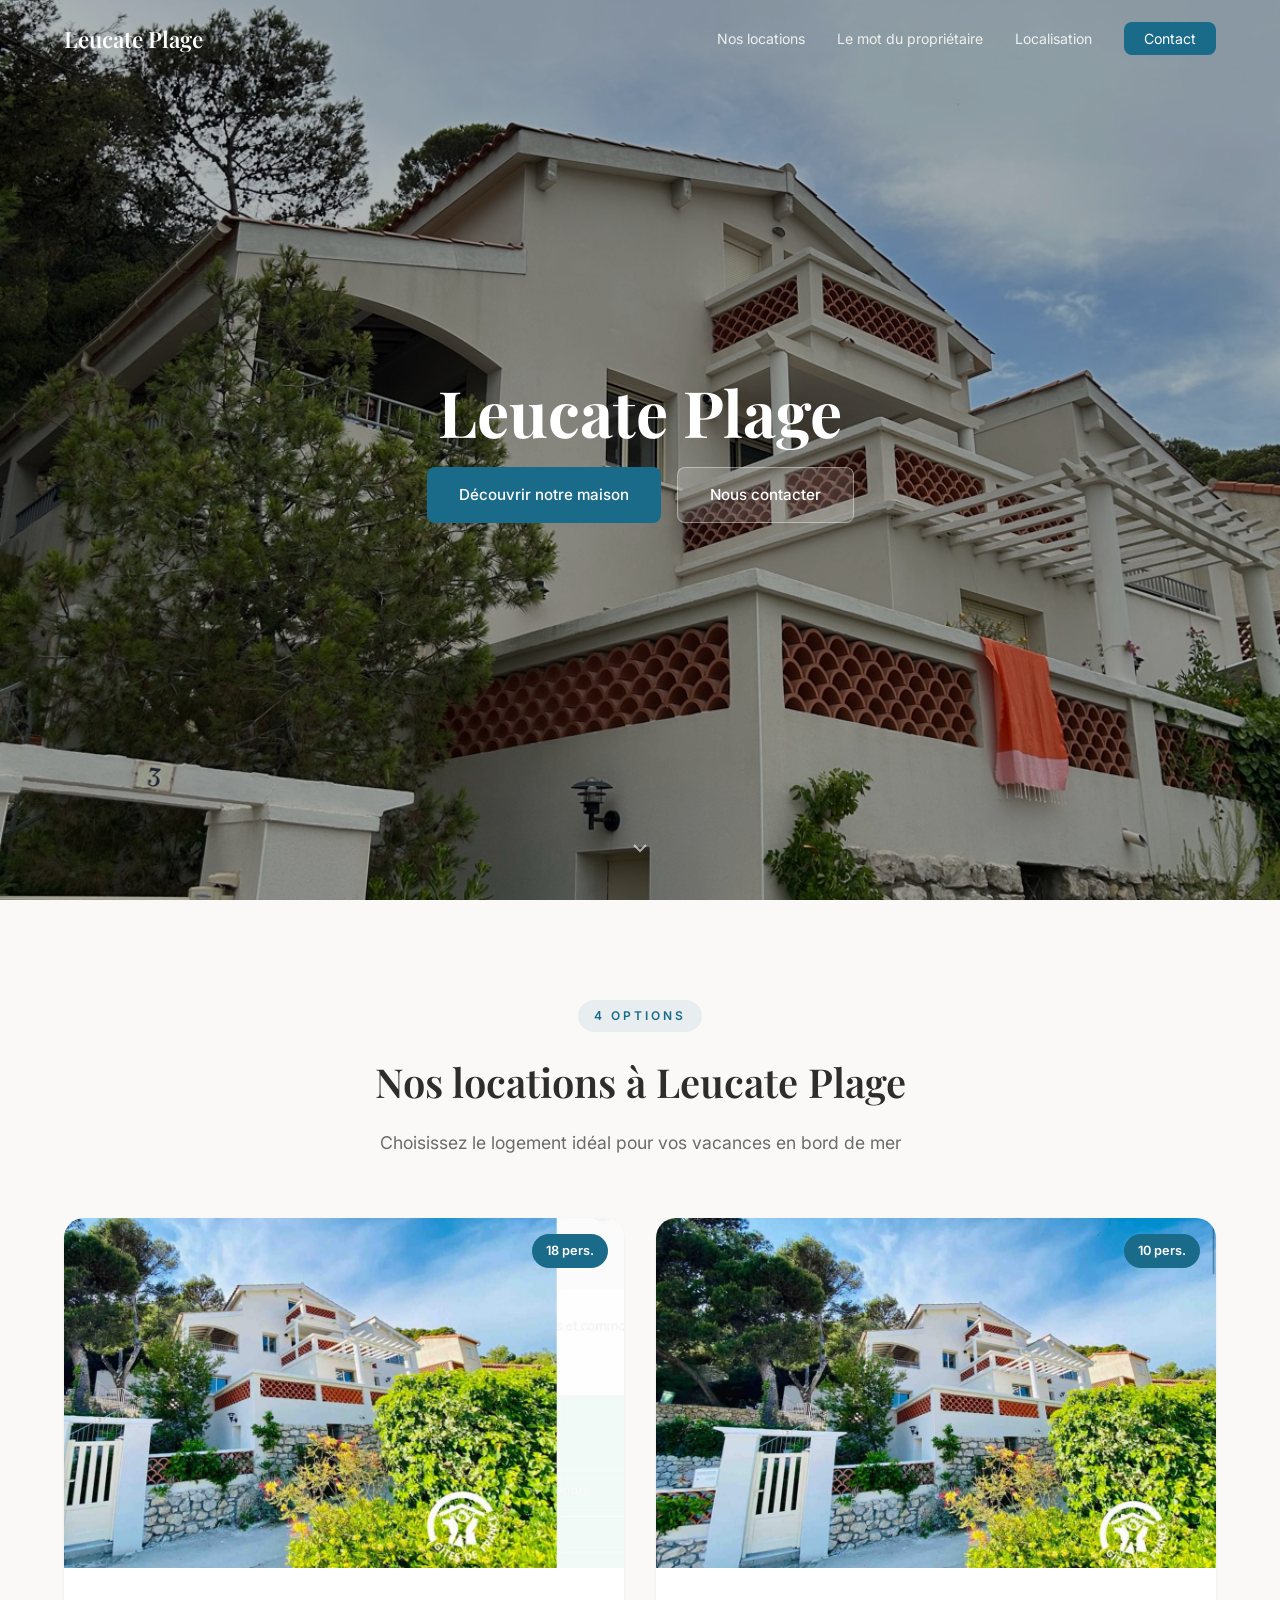
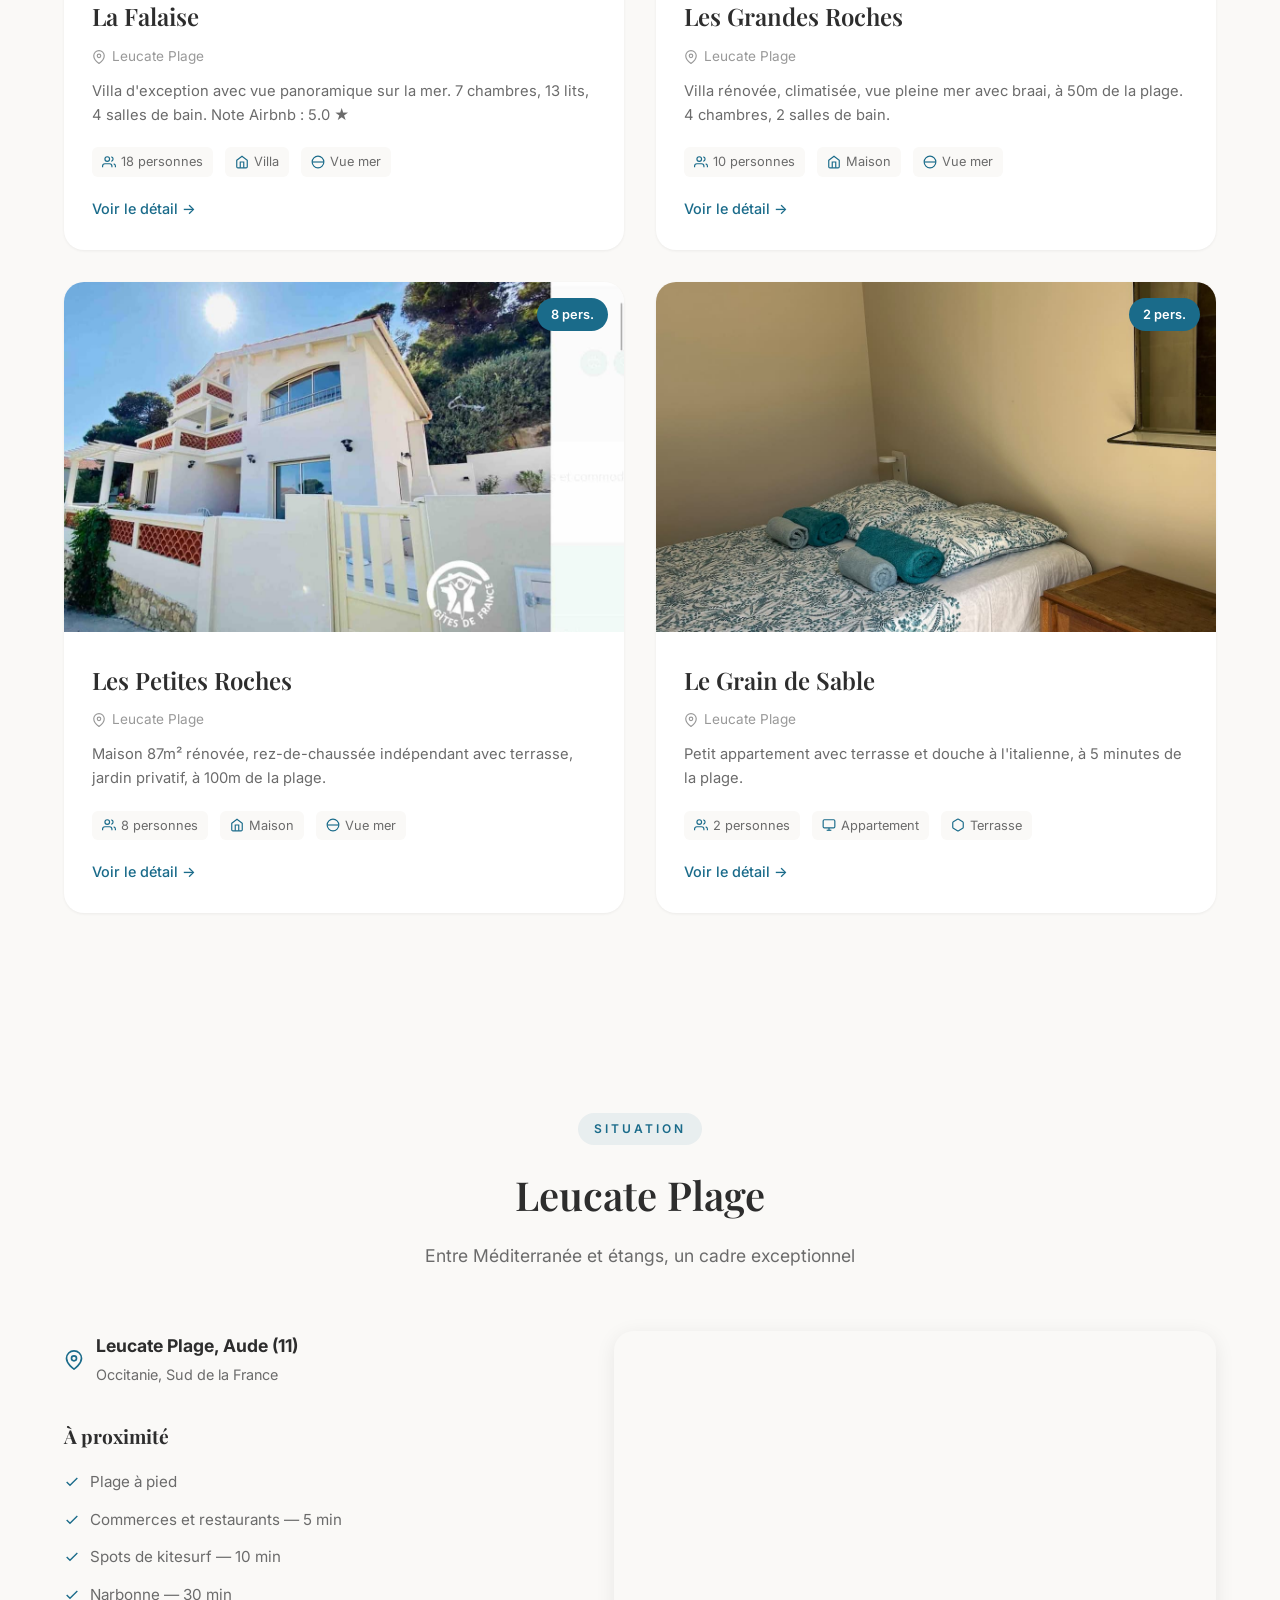
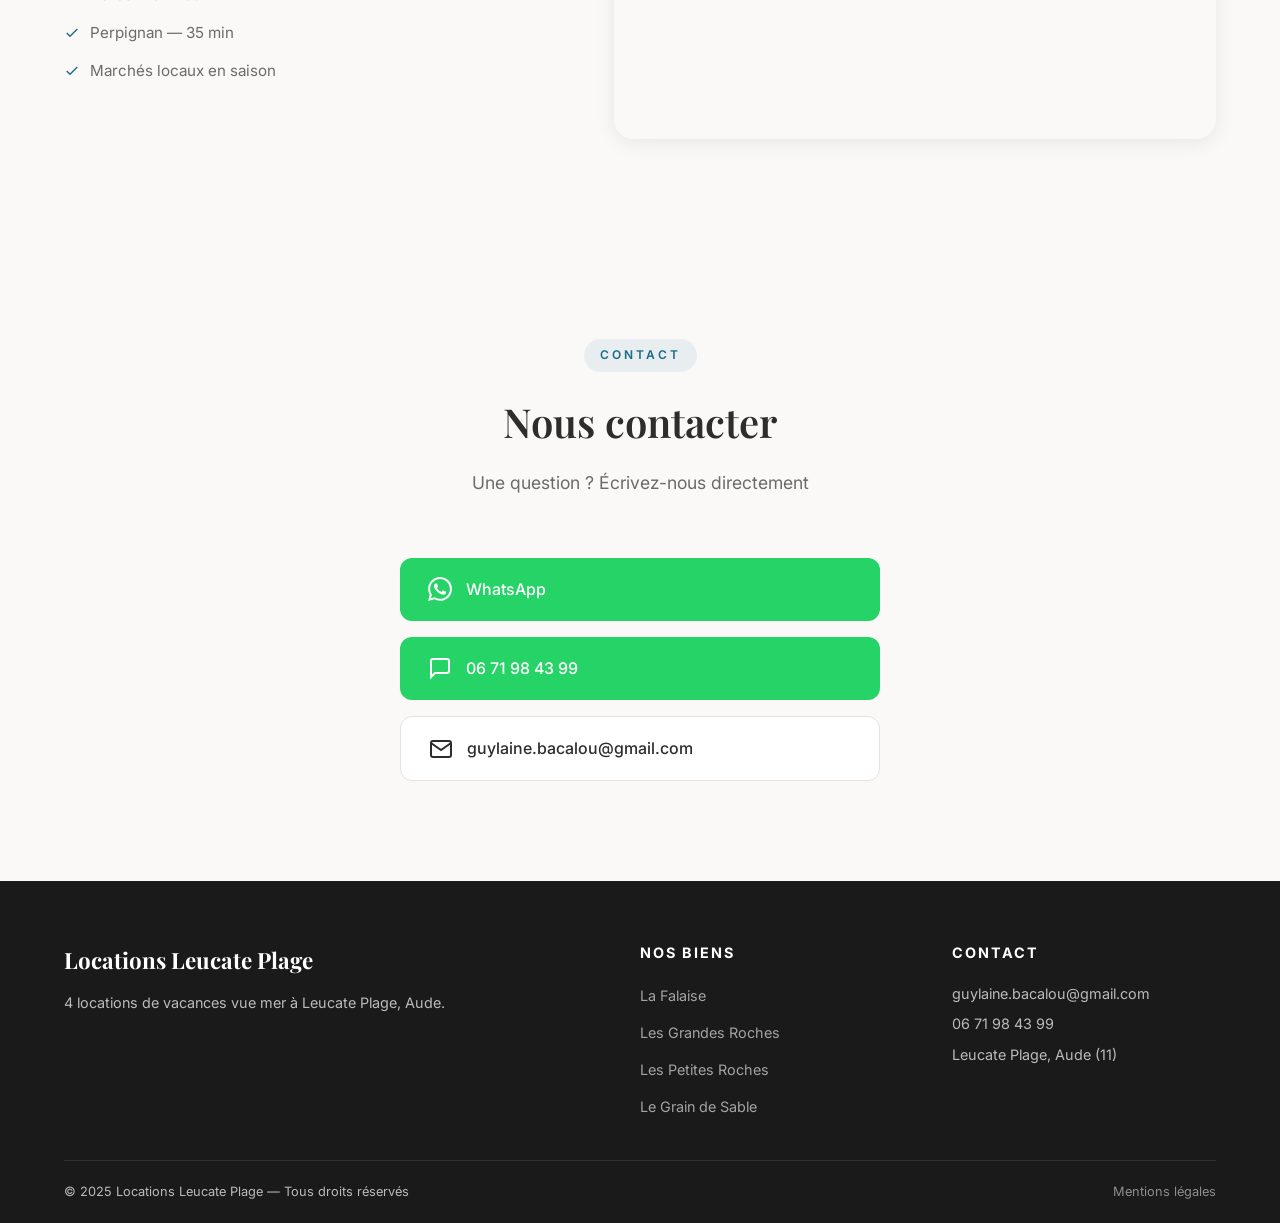
==== commit 7551196f: "Refonte pages propriétés + page Le mot du propriétaire - Suppression tarifs, calendrier, formulaire " ====
--- a/index.html
+++ b/index.html
@@ -3,8 +3,14 @@
 <head>
   <meta charset="UTF-8">
   <meta name="viewport" content="width=device-width, initial-scale=1.0">
-  <title>Locations Leucate Plage — Maisons & Appartement vue mer</title>
-  <meta name="description" content="4 locations de vacances à Leucate Plage : maisons et appartement vue mer, de 2 à 18 personnes. Réservez en direct et économisez les frais de plateforme.">
+  <title>La Falaise — Location Leucate Plage, maison vue mer</title>
+  <meta name="description" content="La Falaise : location de maison à Leucate Plage avec vue mer panoramique. 4 logements de 2 à 18 personnes, à 50m de la plage. Contactez-nous directement.">
+  <meta name="keywords" content="la falaise, location leucate, leucate plage, maison vue mer, location vacances leucate, la falaise leucate">
+  <link rel="canonical" href="https://tiaitau999.github.io/la-falaise-location-leucate/">
+  <meta property="og:title" content="La Falaise — Location Leucate Plage">
+  <meta property="og:description" content="Maison vue mer à Leucate Plage. 4 logements de 2 à 18 personnes, à 50m de la plage.">
+  <meta property="og:type" content="website">
+  <meta property="og:url" content="https://tiaitau999.github.io/la-falaise-location-leucate/">
   <link rel="stylesheet" href="css/style.css?v=2">
   <link rel="preconnect" href="https://fonts.googleapis.com">
   <link rel="preconnect" href="https://fonts.gstatic.com" crossorigin>
@@ -21,6 +27,7 @@
       </button>
       <ul class="nav-links" id="navLinks">
         <li><a href="#nos-locations">Nos locations</a></li>
+        <li><a href="le-mot-du-proprietaire.html">Le mot du propriétaire</a></li>
         <li><a href="#localisation">Localisation</a></li>
         <li><a href="#contact" class="nav-cta">Contact</a></li>
       </ul>
@@ -244,6 +251,30 @@
     </div>
   </footer>
 
+  <script type="application/ld+json">
+  {
+    "@context": "https://schema.org",
+    "@type": "LodgingBusiness",
+    "name": "La Falaise — Location Leucate Plage",
+    "description": "4 locations de vacances vue mer à Leucate Plage, de 2 à 18 personnes. Maison La Falaise avec vue panoramique sur la mer.",
+    "url": "https://tiaitau999.github.io/la-falaise-location-leucate/",
+    "telephone": "+33671984399",
+    "email": "guylaine.bacalou@gmail.com",
+    "address": {
+      "@type": "PostalAddress",
+      "streetAddress": "37 avenue de la falaise",
+      "addressLocality": "Leucate Plage",
+      "postalCode": "11370",
+      "addressRegion": "Occitanie",
+      "addressCountry": "FR"
+    },
+    "geo": {
+      "@type": "GeoCoordinates",
+      "latitude": 42.9061,
+      "longitude": 3.0548
+    }
+  }
+  </script>
   <script src="js/main.js"></script>
 </body>
 </html>
--- a/css/style.css
+++ b/css/style.css
@@ -340,6 +340,23 @@
 .email-btn:hover { border-color: var(--color-primary); color: var(--color-primary); transform: translateY(-2px); box-shadow: var(--shadow-md); }
 .phone-btn { background: var(--color-white); color: var(--color-text); border: 1.5px solid var(--color-border); }
 .phone-btn:hover { border-color: var(--color-primary); color: var(--color-primary); transform: translateY(-2px); box-shadow: var(--shadow-md); }
+
+/* ====== PROPRIETAIRE ====== */
+.proprietaire-text { max-width: 720px; margin: 0 auto; }
+.proprietaire-text p { font-size: 1.05rem; line-height: 1.8; color: var(--color-text); margin-bottom: 16px; }
+
+/* ====== INFO GRID ====== */
+.info-grid { display: grid; grid-template-columns: repeat(3, 1fr); gap: 24px; }
+.info-card {
+  background: var(--color-white); padding: 28px; border-radius: var(--radius-md);
+  box-shadow: var(--shadow-sm);
+}
+.info-card h3 { font-family: var(--font-heading); font-size: 1.1rem; color: var(--color-primary); margin-bottom: 10px; }
+.info-card p { font-size: 0.9rem; color: var(--color-text-light); line-height: 1.6; }
+
+@media (max-width: 768px) {
+  .info-grid { grid-template-columns: 1fr; }
+}
 
 /* ====== FORM SUCCESS ====== */
 .form-success { text-align: center; padding: 40px; }
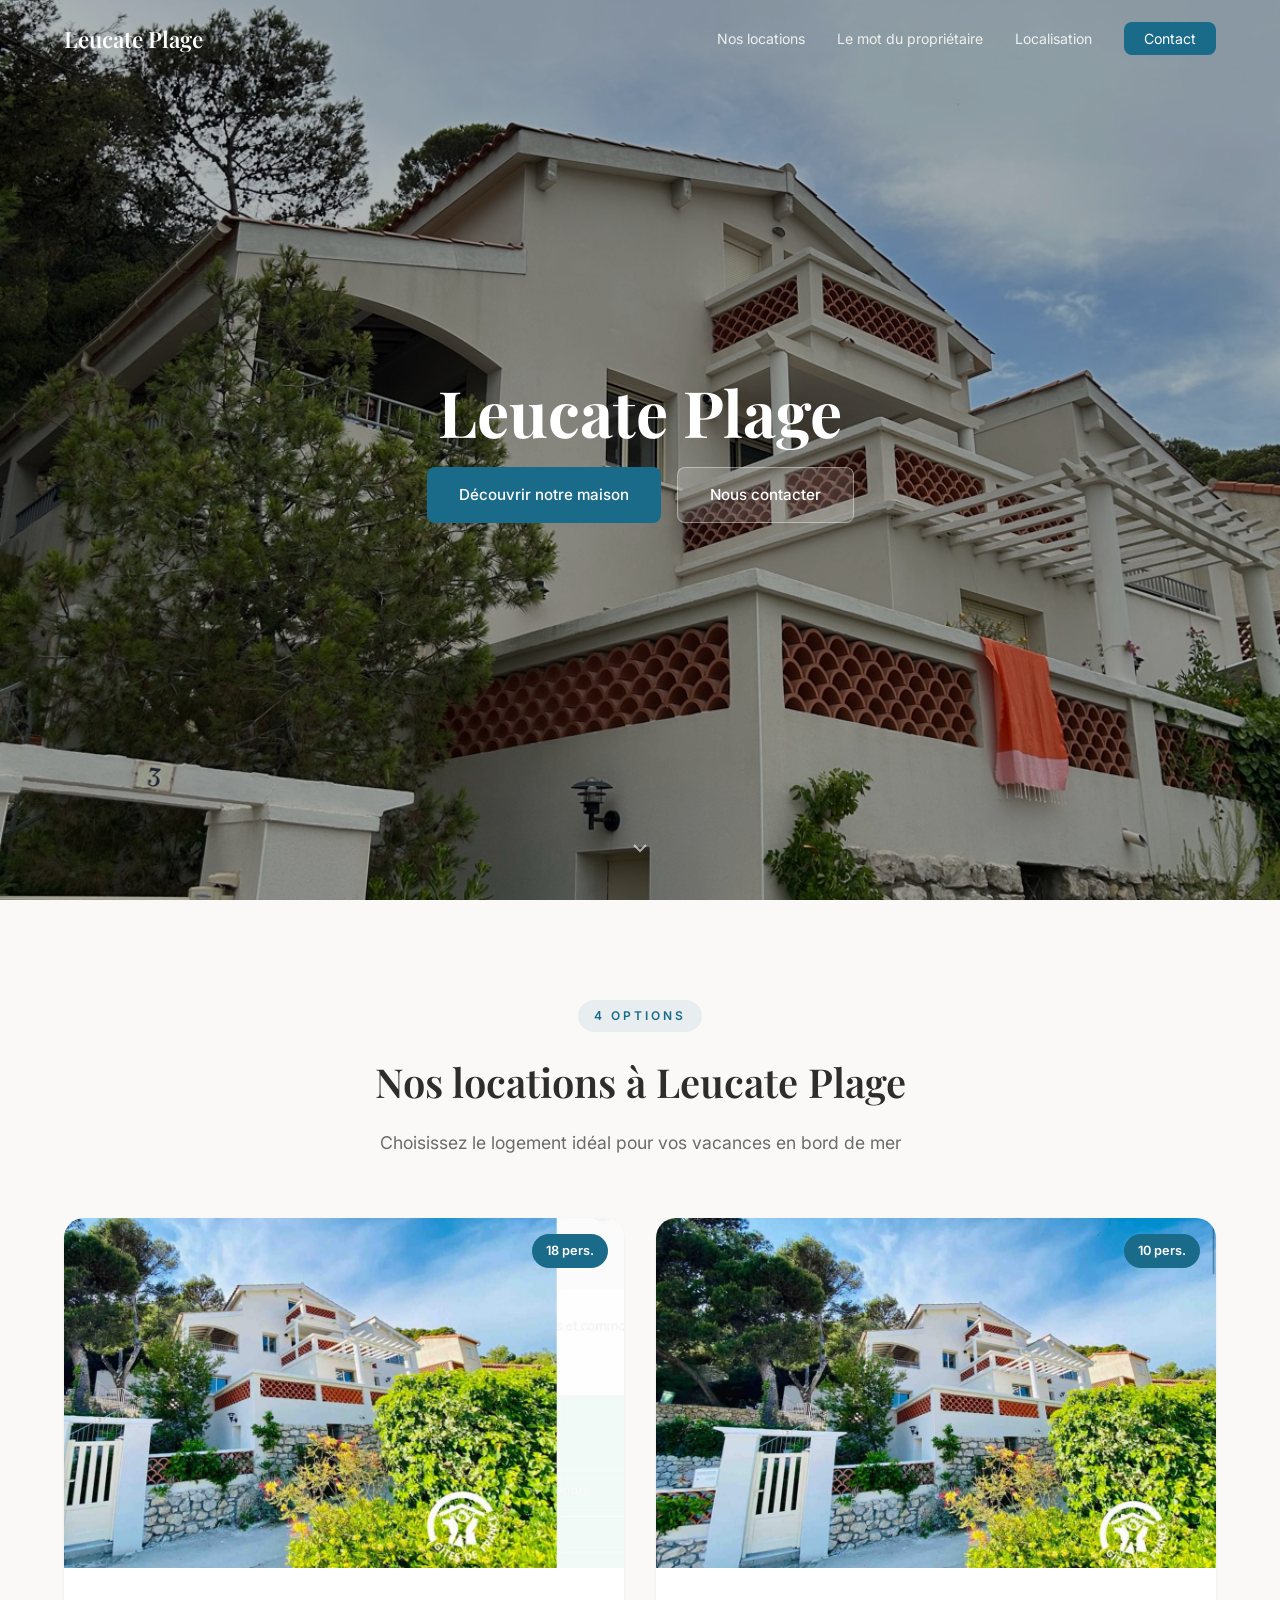
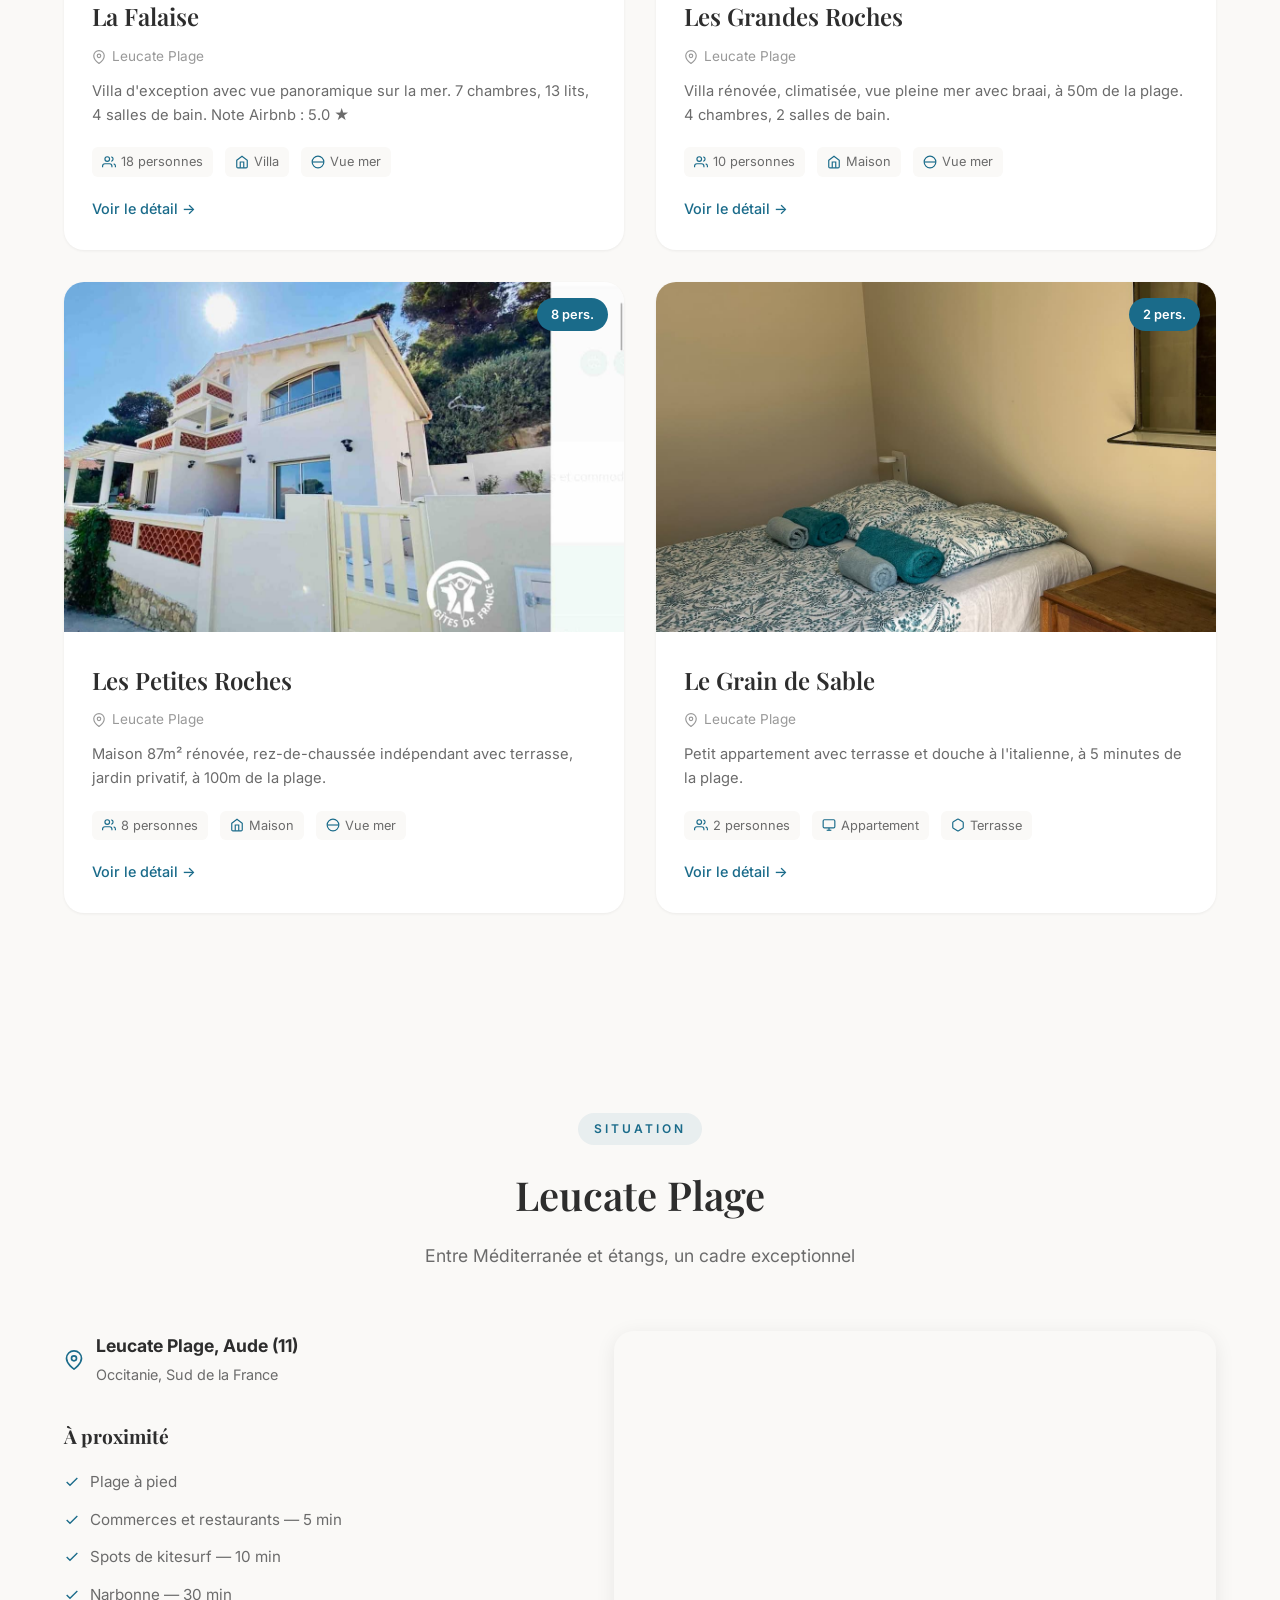
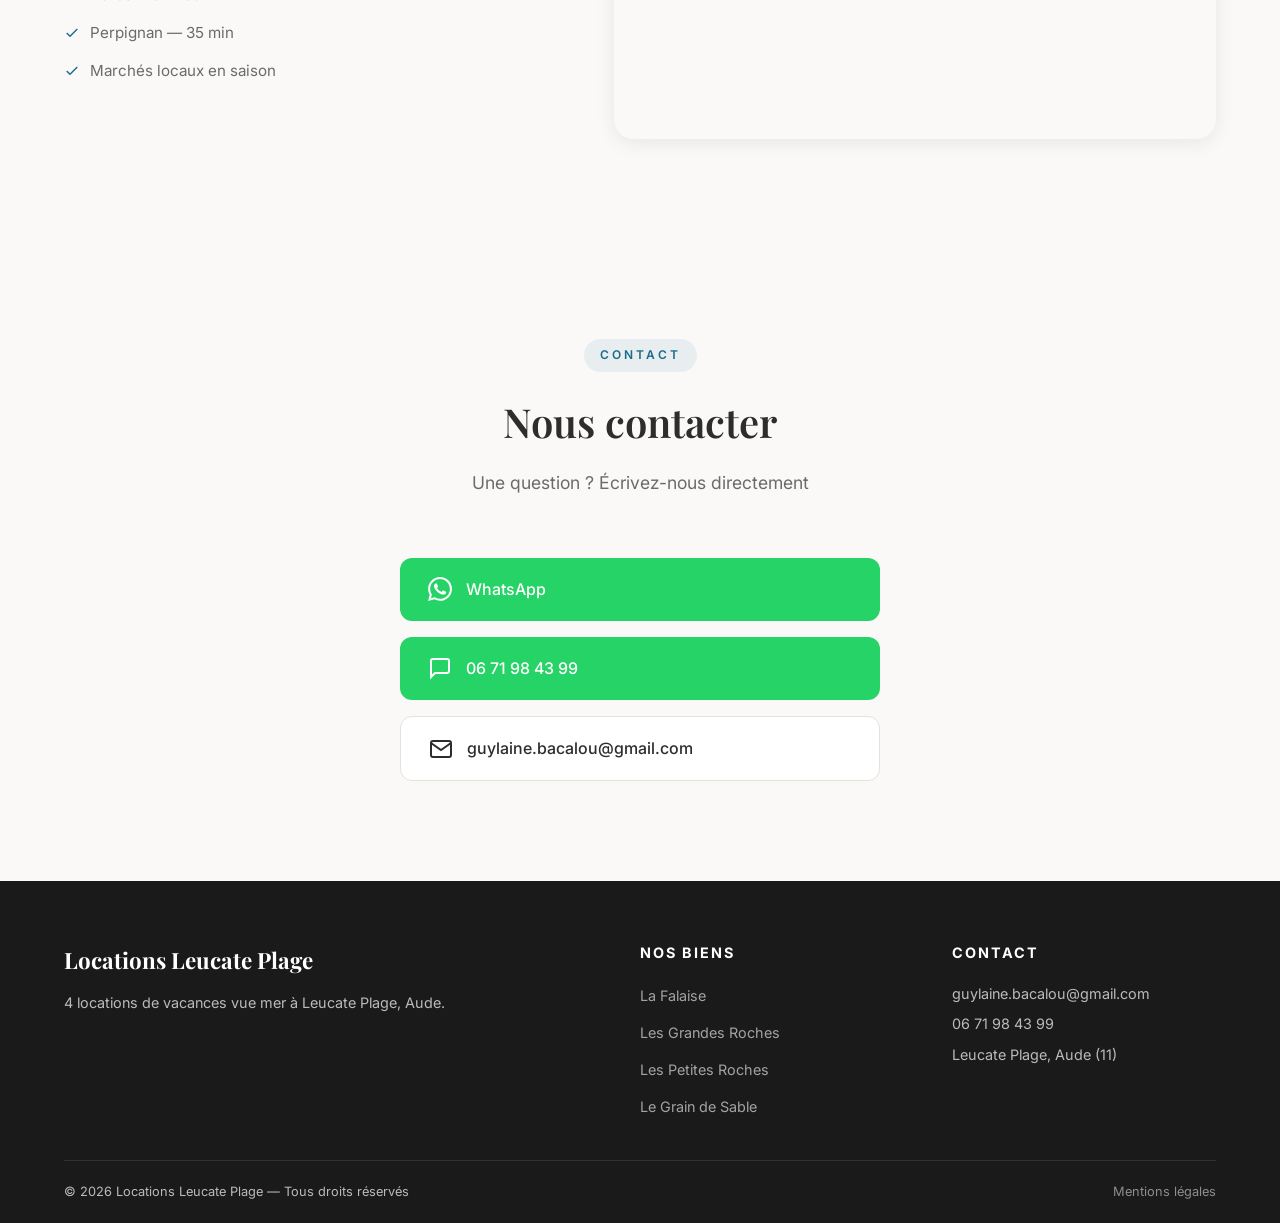
==== commit 54594fe5: "SEO: ajout Schema.org, Open Graph, canonical et keywords sur toutes les pages - Sitemap: ajout le-mo" ====
--- a/index.html
+++ b/index.html
@@ -245,7 +245,7 @@
         </div>
       </div>
       <div class="footer-bottom">
-        <p>&copy; 2025 Locations Leucate Plage — Tous droits réservés</p>
+        <p>&copy; 2026 Locations Leucate Plage — Tous droits réservés</p>
         <a href="#" class="footer-legal">Mentions légales</a>
       </div>
     </div>
